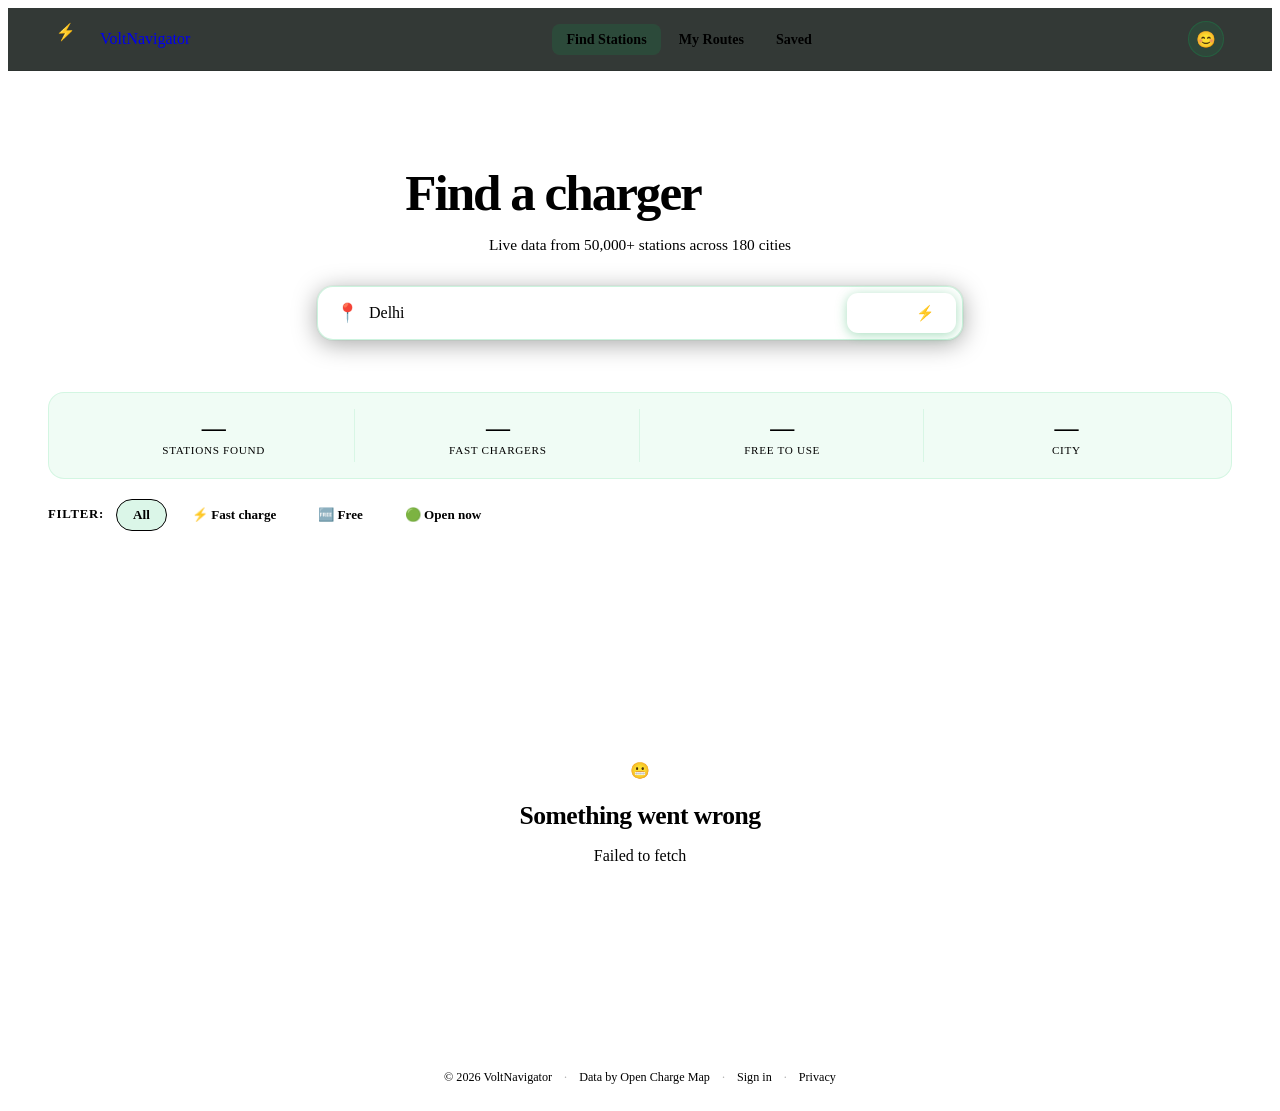
==== dashboard.html @ c5635874 "Add files via upload" ====
<!DOCTYPE html>
<html lang="en">
<head>
  <meta charset="UTF-8" />
  <meta name="viewport" content="width=device-width, initial-scale=1.0" />
  <title>VoltNavigator — Find Stations ⚡</title>

  <link rel="preconnect" href="https://fonts.googleapis.com" />
  <link rel="preconnect" href="https://fonts.gstatic.com" crossorigin />
  <link href="https://fonts.googleapis.com/css2?family=Fraunces:ital,opsz,wght@0,9..144,700;0,9..144,900;1,9..144,400&family=Nunito:wght@400;500;600;700;800&display=swap" rel="stylesheet" />

  
  <link rel="stylesheet" href="voltnav.css" />
  <link rel="stylesheet" href="dashboard.css" />
</head>
<body>

  
  <div class="animated-background" aria-hidden="true">
    <div class="background-mesh"></div>
    <div class="glow-orb glow-orb--a"></div>
    <div class="glow-orb glow-orb--b"></div>
    <div class="glow-orb glow-orb--c"></div>
    <div class="background-dots"></div>
  </div>

  
  <header class="top-navigation" role="banner">
    <a href="voltnav.html" class="site-logo" aria-label="VoltNavigator home">
      <div class="lightning-badge small" aria-hidden="true">⚡</div>
      <span class="brand-name">VoltNavigator</span>
    </a>

    <nav class="nav-menu" aria-label="Main navigation">
      <a href="dashboard.html" class="nav-item active">Find Stations</a>
      <a href="#"              class="nav-item">My Routes</a>
      <a href="#"              class="nav-item">Saved</a>
    </nav>

    <div class="nav-actions">
      <button class="account-button" aria-label="Your account">
        <span>😊</span>
      </button>
    </div>
  </header>

  
  <main class="page-content" id="main">

    <!-- Hero search bar -->
    <section class="search-hero" aria-label="Search for charging stations">
      <h1 class="search-heading">
        Find a charger <em>near you</em>
      </h1>
      <p class="search-description">Live data from 50,000+ stations across 180 cities</p>

      <div class="search-bar" role="search">
        <span class="search-location-icon" aria-hidden="true">📍</span>
        <input
          type="text"
          id="city-search-input"
          class="city-search-field"
          placeholder="Enter a city name to find nearby chargers…"
          autocomplete="off"
          aria-label="City name"
        />
        <button class="search-button" id="search-button" aria-label="Search">
          Search ⚡
        </button>
      </div>

    </section>

    <!-- Stats bar — live summary from API response -->
    <section class="results-summary-bar" id="results-summary" aria-live="polite" hidden>
      <div class="summary-stat">
        <span class="summary-stat-number" id="summary-total-count">—</span>
        <span class="summary-stat-label">Stations found</span>
      </div>
      <div class="summary-stat">
        <span class="summary-stat-number" id="summary-fast-count">—</span>
        <span class="summary-stat-label">Fast chargers</span>
      </div>
      <div class="summary-stat">
        <span class="summary-stat-number" id="summary-free-count">—</span>
        <span class="summary-stat-label">Free to use</span>
      </div>
      <div class="summary-stat">
        <span class="summary-stat-number" id="summary-city-name">—</span>
        <span class="summary-stat-label">City</span>
      </div>
    </section>

    <!-- Filter row -->
    <section class="filter-options-row" id="filter-options" hidden aria-label="Filter results">
      <span class="filter-heading">Filter:</span>
      <button class="filter-button active" data-filter="all">All</button>
      <button class="filter-button" data-filter="fast">⚡ Fast charge</button>
      <button class="filter-button" data-filter="free">🆓 Free</button>
      <button class="filter-button" data-filter="open">🟢 Open now</button>
    </section>

    <!-- ── LOADING STATE ── -->
    <section class="loading-cards-grid" id="loading-cards" hidden aria-label="Loading stations" aria-busy="true">
      <!-- 8 skeleton cards rendered by JS -->
    </section>

    <!-- ── ERROR STATE ── -->
    <div class="error-section" id="error-message" hidden role="alert">
      <div class="error-state-icon">😬</div>
      <h2 class="error-state-title">Something went wrong</h2>
      <p  class="error-state-message"  id="error-description">We couldn't fetch stations right now.</p>
      <button class="try-again-button" id="try-again-button">Try again</button>
    </div>

    <!-- ── EMPTY STATE ── -->
    <div class="no-results-section" id="no-results-message" hidden>
      <div class="empty-state-icon">🔍</div>
      <h2 class="empty-state-title">No stations found</h2>
      <p  class="empty-state-message">Try a different city or remove some filters.</p>
    </div>

    <!-- ── RESULTS GRID ── -->
    <section
      class="station-results-grid"
      id="station-results"
      aria-label="Charging stations"
      aria-live="polite"
    >
      <!-- Cards injected by dashboard.js -->
    </section>

    <!-- Load more -->
    <div class="load-more-section" id="load-more-section" hidden>
      <button class="load-more-button" id="load-more-button">Load more stations</button>
    </div>

  </main>

  <!-- ── Shared footer ── -->
  <footer class="page-footer">
    <span>© 2026 VoltNavigator</span>
    <span class="dot">·</span>
    <span>Data by <a href="https://openchargemap.org" target="_blank" rel="noopener">Open Charge Map</a></span>
    <span class="dot">·</span>
    <a href="voltnav.html">Sign in</a>
    <span class="dot">·</span>
    <a href="#">Privacy</a>
  </footer>

  <!-- Shared toast -->
  <div class="toast" id="notification-toast" role="alert" aria-live="assertive"></div>

  <!-- Shared JS (toast helper etc.) — loaded in non-dashboard mode guard -->
  <script src="voltnav.js" defer></script>
  <!-- Dashboard-specific JS -->
  <script src="dashboard.js" defer></script>
</body>
</html>
---- dashboard.css ----
/* ================================================
   dashboard.css
   VoltNavigator — Dashboard / Station Finder Page
   ------------------------------------------------
   Depends on voltnav.css being loaded first
   (uses the same CSS variables / tokens).

   Load order in HTML:
     <link rel="stylesheet" href="voltnav.css" />
     <link rel="stylesheet" href="dashboard.css" />
================================================ */

/* ─────────────────────────────────────────────
   TOP NAV
───────────────────────────────────────────── */
.top-navigation {
  position: sticky;
  top: 0;
  z-index: 100;
  display: flex;
  align-items: center;
  justify-content: space-between;
  gap: 16px;
  padding: 0 clamp(16px, 4vw, 48px);
  height: 62px;
  background: rgba(7, 14, 10, 0.82);
  backdrop-filter: blur(20px) saturate(150%);
  -webkit-backdrop-filter: blur(20px) saturate(150%);
  border-bottom: 1px solid rgba(0, 0, 0, 0.1);
}

.site-logo {
  display: flex;
  align-items: center;
  gap: 10px;
  text-decoration: none;
  flex-shrink: 0;
}


.lightning-badge.small {
  width: 34px;
  height: 34px;
  font-size: 1rem;
  border-radius: 10px;
  transform: rotate(-3deg);
}

.nav-menu {
  display: flex;
  align-items: center;
  gap: 4px;
}

.nav-item {
  font-family: var(--sans);
  font-size: 0.88rem;
  font-weight: 600;
  color: var(--ink-soft);
  text-decoration: none;
  padding: 7px 14px;
  border-radius: 8px;
  transition: background var(--ease), color var(--ease);
}
.nav-item:hover  { background: rgba(0,192,90,0.08); color: var(--ink); }
.nav-item.active { background: rgba(0,192,90,0.12); color: var(--g1); }

.nav-actions { display: flex; align-items: center; }

.account-button {
  width: 36px;
  height: 36px;
  border-radius: 50%;
  background: rgba(0,192,90,0.1);
  border: 1.5px solid rgba(0,192,90,0.2);
  cursor: pointer;
  display: flex;
  align-items: center;
  justify-content: center;
  font-size: 1rem;
  transition: background var(--ease), border-color var(--ease), transform var(--ease);
}
.account-button:hover { background: rgba(0,192,90,0.18); border-color: var(--g1); transform: scale(1.06); }


.page-content {
  position: relative;
  z-index: 1;
  max-width: 1200px;
  margin: 0 auto;
  padding: clamp(28px, 4vw, 56px) clamp(16px, 4vw, 40px) 48px;
}


.search-hero {
  text-align: center;
  margin-bottom: clamp(28px, 4vw, 52px);
  animation: fadeUp 0.7s cubic-bezier(0.22, 1, 0.36, 1) both;
}

@keyframes fadeUp {
  from { opacity: 0; transform: translateY(24px); }
  to   { opacity: 1; transform: translateY(0); }
}

.search-heading {
  font-family: var(--serif);
  font-weight: 900;
  font-size: clamp(1.8rem, 4vw, 3.2rem);
  letter-spacing: -0.04em;
  line-height: 1.1;
  margin-bottom: 10px;
}
.search-heading em {
  font-style: italic;
  font-weight: 400;
  background: linear-gradient(108deg, var(--g1), var(--g3));
  -webkit-background-clip: text;
  -webkit-text-fill-color: transparent;
  background-clip: text;
}

.search-description {
  font-size: clamp(0.88rem, 1.2vw, 1rem);
  color: var(--ink-soft);
  margin-bottom: clamp(20px, 3vw, 32px);
}

/* Search bar */
.search-bar {
  display: flex;
  align-items: center;
  gap: 0;
  max-width: 620px;
  margin: 0 auto clamp(16px, 2.5vw, 24px);
  background: rgba(255,255,255,0.05);
  border: 1.5px solid rgba(0,192,90,0.2);
  border-radius: 16px;
  padding: 6px 6px 6px 18px;
  box-shadow: 0 4px 24px rgba(0,0,0,0.35), 0 0 0 1px rgba(0,192,90,0.06);
  transition: border-color var(--ease), box-shadow var(--ease);
}
.search-bar:focus-within {
  border-color: var(--g1);
  box-shadow: 0 0 0 4px rgba(0,192,90,0.14), 0 4px 24px rgba(0,0,0,0.35);
}

.search-location-icon {
  font-size: 1.15rem;
  margin-right: 10px;
  flex-shrink: 0;
}

.city-search-field {
  flex: 1;
  background: none;
  border: none;
  outline: none;
  color: var(--ink);
  font-family: var(--sans);
  font-size: clamp(0.9rem, 1.5vw, 1rem);
  font-weight: 500;
  min-width: 0;
  padding: 8px 0;
}
.city-search-field::placeholder { color: var(--ink-dim); }

.search-button {
  flex-shrink: 0;
  padding: 11px 22px;
  background: linear-gradient(135deg, var(--g2), var(--g1));
  border: none;
  border-radius: 11px;
  color: #fff;
  font-family: var(--sans);
  font-weight: 800;
  font-size: clamp(0.82rem, 1.2vw, 0.92rem);
  cursor: pointer;
  box-shadow: 0 2px 12px rgba(0,160,70,0.35);
  transition: transform var(--ease), box-shadow var(--ease);
  -webkit-tap-highlight-color: transparent;
}
.search-button:hover  { transform: translateY(-1px) scale(1.02); box-shadow: 0 4px 18px rgba(0,160,70,0.5); }
.search-button:active { transform: scale(0.98); }



/* ─────────────────────────────────────────────
   SUMMARY BAR
───────────────────────────────────────────── */
.results-summary-bar {
  display: flex;
  flex-wrap: wrap;
  gap: 2px;
  background: rgba(0,192,90,0.06);
  border: 1px solid rgba(0,192,90,0.12);
  border-radius: 16px;
  padding: 16px 24px;
  margin-bottom: 20px;
  animation: fadeUp 0.5s cubic-bezier(0.22,1,0.36,1) both;
}

.summary-stat {
  flex: 1;
  min-width: 100px;
  display: flex;
  flex-direction: column;
  align-items: center;
  gap: 3px;
  padding: 6px 8px;
  border-right: 1px solid rgba(0,192,90,0.1);
}
.summary-stat:last-child { border-right: none; }

.summary-stat-number {
  font-family: var(--serif);
  font-weight: 700;
  font-size: clamp(1.1rem, 2vw, 1.5rem);
  color: var(--g3);
  line-height: 1.1;
}
.summary-stat-label {
  font-size: 0.7rem;
  color: var(--ink-dim);
  text-transform: uppercase;
  letter-spacing: 0.06em;
}

/* ─────────────────────────────────────────────
   FILTER ROW
───────────────────────────────────────────── */
.filter-options-row {
  display: flex;
  align-items: center;
  flex-wrap: wrap;
  gap: 8px;
  margin-bottom: 24px;
  animation: fadeUp 0.5s 0.05s cubic-bezier(0.22,1,0.36,1) both;
}

.filter-heading {
  font-size: 0.8rem;
  font-weight: 700;
  color: var(--ink-soft);
  text-transform: uppercase;
  letter-spacing: 0.06em;
  margin-right: 4px;
}

.filter-button {
  padding: 7px 16px;
  background: rgba(255,255,255,0.04);
  border: 1px solid rgba(255,255,255,0.08);
  border-radius: 999px;
  color: var(--ink-soft);
  font-family: var(--sans);
  font-size: 0.82rem;
  font-weight: 600;
  cursor: pointer;
  transition: background var(--ease), border-color var(--ease), color var(--ease);
  -webkit-tap-highlight-color: transparent;
}
.filter-button:hover  { background: rgba(0,192,90,0.08); border-color: rgba(0,192,90,0.2); color: var(--ink); }
.filter-button.active { background: rgba(0,192,90,0.14); border-color: var(--g1); color: var(--g1); font-weight: 700; }

/* ─────────────────────────────────────────────
   SKELETON LOADING GRID
───────────────────────────────────────────── */
.loading-cards-grid {
  display: grid;
  grid-template-columns: repeat(auto-fill, minmax(290px, 1fr));
  gap: 18px;
}

.loading-card {
  background: rgba(255,255,255,0.04);
  border: 1px solid rgba(255,255,255,0.06);
  border-radius: 18px;
  padding: 22px;
  overflow: hidden;
}

.loading-card-shimmer {
  background: linear-gradient(
    90deg,
    rgba(255,255,255,0.05) 0%,
    rgba(0,192,90,0.07) 50%,
    rgba(255,255,255,0.05) 100%
  );
  background-size: 200% 100%;
  border-radius: 8px;
  animation: shimmer 1.6s infinite;
}

@keyframes shimmer {
  0%   { background-position: -200% 0; }
  100% { background-position:  200% 0; }
}

.loading-card-title  { height: 20px; width: 70%; margin-bottom: 10px; }
.loading-card-line   { height: 13px; width: 90%; margin-bottom: 7px; }
.loading-card-line.short { width: 55%; }
.loading-card-badge  { height: 26px; width: 80px; border-radius: 999px; margin-top: 14px; display: inline-block; }

/* ─────────────────────────────────────────────
   STATION CARDS GRID
───────────────────────────────────────────── */
.station-results-grid {
  display: grid;
  grid-template-columns: repeat(auto-fill, minmax(290px, 1fr));
  gap: 18px;
}

/* Individual card */
.charging-station-card {
  background: rgba(8,20,12,0.82);
  backdrop-filter: blur(20px);
  -webkit-backdrop-filter: blur(20px);
  border: 1px solid rgba(0,192,90,0.12);
  border-radius: 18px;
  padding: 22px 20px 18px;
  display: flex;
  flex-direction: column;
  gap: 0;
  position: relative;
  overflow: hidden;
  cursor: pointer;
  transition: transform var(--ease), border-color var(--ease), box-shadow var(--ease);
  animation: cardIn 0.45s cubic-bezier(0.22,1,0.36,1) both;
  animation-delay: var(--delay, 0s);
}

@keyframes cardIn {
  from { opacity: 0; transform: translateY(18px) scale(0.97); }
  to   { opacity: 1; transform: translateY(0)    scale(1);    }
}

.charging-station-card::before {
  content: '';
  position: absolute;
  top: 0; left: 15%; right: 15%; height: 1px;
  background: linear-gradient(90deg, transparent, rgba(0,192,90,0.35), transparent);
  opacity: 0;
  transition: opacity var(--ease);
}
.charging-station-card:hover { transform: translateY(-3px); border-color: rgba(0,192,90,0.3); box-shadow: 0 8px 32px rgba(0,0,0,0.4), 0 0 0 1px rgba(0,192,90,0.08); }
.charging-station-card:hover::before { opacity: 1; }

/* Status dot */
.station-status-row {
  display: flex;
  align-items: center;
  justify-content: space-between;
  margin-bottom: 12px;
}

.status-indicator-dot {
  width: 9px; height: 9px;
  border-radius: 50%;
  flex-shrink: 0;
  box-shadow: 0 0 6px currentColor;
}
.status-indicator-dot.open      { background: var(--ok);  color: var(--ok); }
.status-indicator-dot.unknown   { background: #aaa;        color: #aaa; }
.status-indicator-dot.offline   { background: var(--err);  color: var(--err); }

.station-status-label {
  font-size: 0.72rem;
  font-weight: 700;
  text-transform: uppercase;
  letter-spacing: 0.07em;
  display: flex;
  align-items: center;
  gap: 5px;
}
.station-status-label.open    { color: var(--ok); }
.station-status-label.unknown { color: #aaa; }
.station-status-label.offline { color: var(--err); }

.network-name {
  font-size: 0.75rem;
  color: var(--ink-dim);
  background: rgba(255,255,255,0.05);
  padding: 3px 10px;
  border-radius: 999px;
  font-weight: 600;
  max-width: 120px;
  overflow: hidden;
  white-space: nowrap;
  text-overflow: ellipsis;
}

/* Station name */
.station-name {
  font-family: var(--serif);
  font-weight: 700;
  font-size: clamp(0.98rem, 1.4vw, 1.1rem);
  line-height: 1.25;
  letter-spacing: -0.01em;
  color: var(--ink);
  margin-bottom: 6px;
  /* Clamp to 2 lines */
  display: -webkit-box;
  -webkit-line-clamp: 2;
  -webkit-box-orient: vertical;
  overflow: hidden;
}

.station-address {
  font-size: 0.8rem;
  color: var(--ink-soft);
  line-height: 1.45;
  margin-bottom: 14px;
  display: -webkit-box;
  -webkit-line-clamp: 2;
  -webkit-box-orient: vertical;
  overflow: hidden;
}

/* Connector badges */
.station-connector-types {
  display: flex;
  flex-wrap: wrap;
  gap: 6px;
  margin-bottom: 14px;
}

.connector-badge {
  display: flex;
  align-items: center;
  gap: 4px;
  padding: 4px 10px;
  border-radius: 999px;
  font-size: 0.72rem;
  font-weight: 700;
  letter-spacing: 0.03em;
  border: 1px solid transparent;
}
.connector-badge--fast { background: rgba(0,192,90,0.1);  border-color: rgba(0,192,90,0.25); color: var(--g3); }
.connector-badge--slow { background: rgba(255,255,255,0.05); border-color: rgba(255,255,255,0.1); color: var(--ink-soft); }
.connector-badge--free { background: rgba(255,200,0,0.08); border-color: rgba(255,200,0,0.2);   color: #ffd060; }
.connector-badge--paid  { background: rgba(255,255,255,0.04); border-color: rgba(255,255,255,0.08); color: var(--ink-dim); }

/* Card footer row */
.station-card-footer {
  display: flex;
  align-items: center;
  justify-content: space-between;
  margin-top: auto;
  padding-top: 12px;
  border-top: 1px solid rgba(255,255,255,0.05);
}

.charging-points-count {
  font-size: 0.78rem;
  color: var(--ink-soft);
}
.charging-points-count strong {
  color: var(--g3);
  font-family: var(--serif);
  font-size: 0.95rem;
}

.get-directions-button {
  padding: 7px 16px;
  background: rgba(0,192,90,0.1);
  border: 1px solid rgba(0,192,90,0.2);
  border-radius: 10px;
  color: var(--g1);
  font-family: var(--sans);
  font-size: 0.78rem;
  font-weight: 700;
  cursor: pointer;
  text-decoration: none;
  display: inline-flex;
  align-items: center;
  gap: 5px;
  transition: background var(--ease), border-color var(--ease), transform var(--ease);
  -webkit-tap-highlight-color: transparent;
}
.get-directions-button:hover { background: rgba(0,192,90,0.18); border-color: var(--g1); transform: translateY(-1px); }

/* ─────────────────────────────────────────────
   EMPTY / ERROR STATES
───────────────────────────────────────────── */
.error-section,
.no-results-section {
  text-align: center;
  padding: clamp(40px, 8vw, 80px) 24px;
  animation: fadeUp 0.5s cubic-bezier(0.22,1,0.36,1) both;
}

.error-section-icon,
.no-results-section-icon {
  font-size: clamp(2.5rem, 6vw, 4rem);
  margin-bottom: 16px;
  display: block;
}

.error-state-title,
.empty-state-title {
  font-family: var(--serif);
  font-weight: 700;
  font-size: clamp(1.2rem, 2.5vw, 1.6rem);
  margin-bottom: 8px;
  letter-spacing: -0.02em;
}

.error-section-message,
.no-results-section-message {
  font-size: clamp(0.88rem, 1.3vw, 1rem);
  color: var(--ink-soft);
  margin-bottom: 24px;
  line-height: 1.6;
}

.try-again-button {
  padding: 12px 28px;
  background: linear-gradient(135deg, var(--g2), var(--g1));
  border: none;
  border-radius: 12px;
  color: #fff;
  font-family: var(--sans);
  font-weight: 700;
  font-size: 0.95rem;
  cursor: pointer;
  transition: transform var(--ease), box-shadow var(--ease);
}
.try-again-button:hover  { transform: translateY(-2px); box-shadow: 0 6px 20px rgba(0,160,70,0.4); }
.try-again-button:active { transform: scale(0.98); }

/* ─────────────────────────────────────────────
   LOAD MORE
───────────────────────────────────────────── */
.load-more-section {
  text-align: center;
  padding: 32px 0 8px;
}

.load-more-button {
  padding: 13px 36px;
  background: rgba(0,192,90,0.08);
  border: 1.5px solid rgba(0,192,90,0.2);
  border-radius: 14px;
  color: var(--g1);
  font-family: var(--sans);
  font-size: 0.95rem;
  font-weight: 700;
  cursor: pointer;
  transition: background var(--ease), border-color var(--ease), transform var(--ease);
  -webkit-tap-highlight-color: transparent;
}
.load-more-button:hover  { background: rgba(0,192,90,0.15); border-color: var(--g1); transform: translateY(-1px); }
.load-more-button:active { transform: scale(0.98); }
.load-more-button:disabled { opacity: 0.4; cursor: not-allowed; transform: none; }

/* ─────────────────────────────────────────────
   FOOTER (dashboard variant)
───────────────────────────────────────────── */
.page-footer {
  position: relative;
  z-index: 1;
  display: flex;
  align-items: center;
  justify-content: center;
  flex-wrap: wrap;
  gap: 12px;
  padding: 18px 24px;
  font-size: 0.76rem;
  color: var(--ink-dim);
  border-top: 1px solid rgba(255,255,255,0.04);
}
.page-footer a { color: var(--ink-dim); text-decoration: none; transition: color var(--ease); }
.page-footer a:hover { color: var(--g1); }
.page-footer .dot { opacity: 0.3; }

/* ─────────────────────────────────────────────
   RESPONSIVE
───────────────────────────────────────────── */

/* Tablet */
@media (max-width: 860px) {
  .nav-menu   { display: none; }          /* collapse nav on tablet — hamburger out of scope */
  .top-navigation      { padding: 0 20px; }

  .results-summary-bar { padding: 14px 16px; gap: 0; }
  .summary-stat { padding: 6px 4px; min-width: 70px; }
  .summary-stat-number  { font-size: 1.1rem; }

  .station-results-grid,
  .loading-cards-grid { grid-template-columns: repeat(auto-fill, minmax(260px, 1fr)); gap: 14px; }
}

/* Mobile */
@media (max-width: 600px) {
  .top-navigation        { height: 54px; }
  .lightning-badge.small { width: 30px; height: 30px; font-size: 0.85rem; }
  .brand-name      { font-size: 1.1rem; }

  .search-bar    { padding: 5px 5px 5px 14px; border-radius: 13px; }
  .search-button    { padding: 10px 16px; font-size: 0.82rem; }


  .results-summary-bar   { flex-direction: row; flex-wrap: wrap; }
  .summary-stat  { min-width: calc(50% - 4px); border-right: none; border-bottom: 1px solid rgba(0,192,90,0.08); }
  .summary-stat:nth-child(odd)  { border-right: 1px solid rgba(0,192,90,0.08); }
  .summary-stat:last-child,
  .summary-stat:nth-last-child(2):nth-child(odd) { border-bottom: none; }

  .station-results-grid,
  .loading-cards-grid { grid-template-columns: 1fr; gap: 12px; }

  .filter-options-row    { gap: 6px; }
  .filter-btn    { font-size: 0.78rem; padding: 6px 12px; }

  .station-name     { font-size: 0.95rem; }
  .station-connector-types   { gap: 5px; }
  .badge         { font-size: 0.68rem; padding: 3px 9px; }

  .load-more-section { padding: 22px 0; }
  .load-more-button  { width: 100%; }
}

/* Small mobile */
@media (max-width: 380px) {
  .page-content  { padding: 18px 12px 36px; }
  .search-button { padding: 9px 13px; font-size: 0.78rem; }
}

/* Touch — remove sticky hovers */
@media (hover: none) {
  .charging-station-card:hover { transform: none; }

  .search-button:hover { transform: none; }
  .get-directions-button:hover { transform: none; }
  .load-more-button:hover { transform: none; }
}
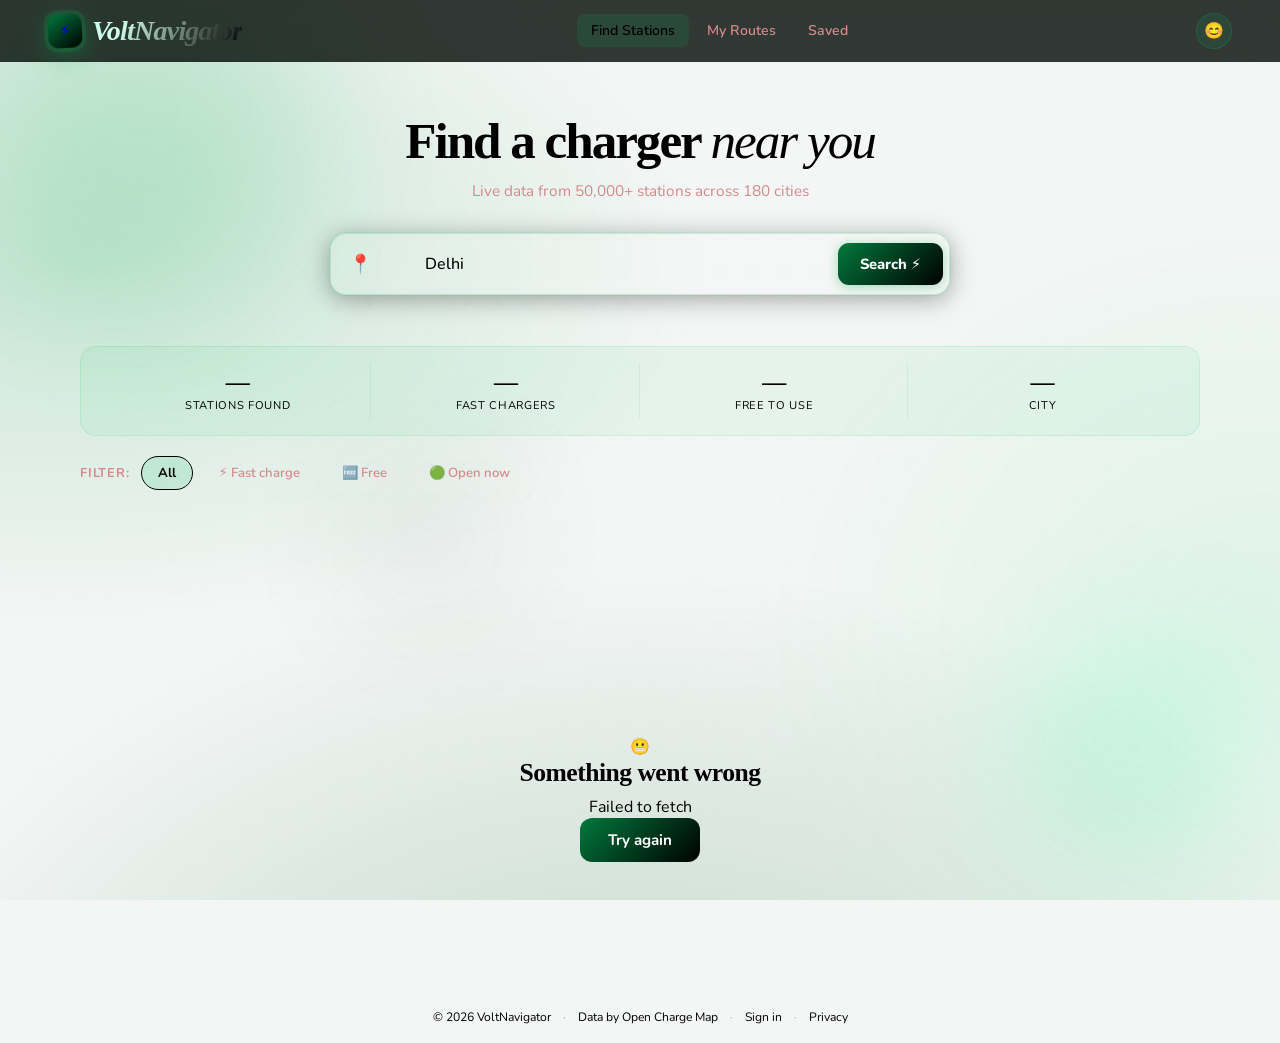
==== commit c7b44af1: "html update" ====
--- a/dashboard.html
+++ b/dashboard.html
@@ -47,7 +47,7 @@
   
   <main class="page-content" id="main">
 
-    <!-- Hero search bar -->
+ 
     <section class="search-hero" aria-label="Search for charging stations">
       <h1 class="search-heading">
         Find a charger <em>near you</em>
@@ -71,7 +71,7 @@
 
     </section>
 
-    <!-- Stats bar — live summary from API response -->
+   
     <section class="results-summary-bar" id="results-summary" aria-live="polite" hidden>
       <div class="summary-stat">
         <span class="summary-stat-number" id="summary-total-count">—</span>
@@ -91,7 +91,7 @@
       </div>
     </section>
 
-    <!-- Filter row -->
+    
     <section class="filter-options-row" id="filter-options" hidden aria-label="Filter results">
       <span class="filter-heading">Filter:</span>
       <button class="filter-button active" data-filter="all">All</button>
@@ -100,12 +100,12 @@
       <button class="filter-button" data-filter="open">🟢 Open now</button>
     </section>
 
-    <!-- ── LOADING STATE ── -->
+    
     <section class="loading-cards-grid" id="loading-cards" hidden aria-label="Loading stations" aria-busy="true">
-      <!-- 8 skeleton cards rendered by JS -->
+      
     </section>
 
-    <!-- ── ERROR STATE ── -->
+    
     <div class="error-section" id="error-message" hidden role="alert">
       <div class="error-state-icon">😬</div>
       <h2 class="error-state-title">Something went wrong</h2>
@@ -113,31 +113,31 @@
       <button class="try-again-button" id="try-again-button">Try again</button>
     </div>
 
-    <!-- ── EMPTY STATE ── -->
+    
     <div class="no-results-section" id="no-results-message" hidden>
       <div class="empty-state-icon">🔍</div>
       <h2 class="empty-state-title">No stations found</h2>
       <p  class="empty-state-message">Try a different city or remove some filters.</p>
     </div>
 
-    <!-- ── RESULTS GRID ── -->
+    
     <section
       class="station-results-grid"
       id="station-results"
       aria-label="Charging stations"
       aria-live="polite"
     >
-      <!-- Cards injected by dashboard.js -->
+     
     </section>
 
-    <!-- Load more -->
+    
     <div class="load-more-section" id="load-more-section" hidden>
       <button class="load-more-button" id="load-more-button">Load more stations</button>
     </div>
 
   </main>
 
-  <!-- ── Shared footer ── -->
+  
   <footer class="page-footer">
     <span>© 2026 VoltNavigator</span>
     <span class="dot">·</span>
@@ -148,12 +148,12 @@
     <a href="#">Privacy</a>
   </footer>
 
-  <!-- Shared toast -->
+  
   <div class="toast" id="notification-toast" role="alert" aria-live="assertive"></div>
 
-  <!-- Shared JS (toast helper etc.) — loaded in non-dashboard mode guard -->
+  
   <script src="voltnav.js" defer></script>
-  <!-- Dashboard-specific JS -->
+  
   <script src="dashboard.js" defer></script>
 </body>
 </html>
--- a/voltnav.css
+++ b/voltnav.css
@@ -0,0 +1,634 @@
+/* ================================================
+   voltnav.css
+   VoltNavigator — Global Stylesheet
+   ------------------------------------------------
+   Reusable across all pages. Import with:
+     <link rel="stylesheet" href="voltnav.css" />
+
+   Sections:
+     1. Tokens (CSS variables)
+     2. Reset & Base
+     3. Animated Background
+     4. Layout
+     5. Brand / Left Panel
+     6. Auth Card / Right Panel
+     7. Form Elements
+     8. Buttons & Social
+     9. Password Strength
+    10. Toast Notifications
+    11. Footer
+    12. Responsive Breakpoints
+================================================ */
+
+    /* ─────────────────────────────────────────
+       TOKENS
+    ───────────────────────────────────────── */
+    *, *::before, *::after { box-sizing: border-box; margin: 0; padding: 0; }
+
+    :root {
+      --g1: #000000;
+      --g2: #007a3d;
+      --g3: #000000;
+      --g4: #0a0a0a;
+
+      --bg:       #f4f6f5;
+      --bg-card:  rgba(0, 0, 0, 0.88);
+
+      --ink:      #000000;
+      --ink-soft: #d58a8a;
+      --ink-dim:  #000000;
+
+      --ok:  #00e08a;
+      --err: #ffffff;
+
+      --r-card:  26px;
+      --r-input: 14px;
+
+      --serif: 'Fraunces', Georgia, serif;
+      --sans:  'Nunito', system-ui, sans-serif;
+
+      --spring: 0.42s cubic-bezier(0.34, 1.56, 0.64, 1);
+      --ease:   0.28s cubic-bezier(0.4, 0, 0.2, 1);
+    }
+
+    html { height: 100%; overflow-x: hidden; }
+    body {
+      min-height: 100%;
+      font-family: var(--sans);
+      background: var(--bg);
+      color: var(--ink);
+      overflow-x: hidden;
+      -webkit-font-smoothing: antialiased;
+    }
+
+    /* ─────────────────────────────────────────
+       BACKGROUND
+    ───────────────────────────────────────── */
+    .animated-background {
+      position: fixed; inset: 0; z-index: 0;
+      overflow: hidden; pointer-events: none;
+    }
+    .background-mesh {
+      position: absolute; inset: -20%;
+      background:
+        radial-gradient(ellipse 55% 45% at 18% 35%, rgba(0,160,70,0.18) 0%, transparent 65%),
+        radial-gradient(ellipse 45% 55% at 85% 65%, rgba(0,220,100,0.09) 0%, transparent 65%),
+        radial-gradient(ellipse 70% 70% at 50% 105%, rgba(0,100,40,0.22) 0%, transparent 65%);
+      animation: breathe 16s ease-in-out infinite alternate;
+    }
+    @keyframes breathe {
+      0%   { transform: scale(1)    rotate(0deg);    opacity: 1;    }
+      50%  { transform: scale(1.04) rotate(1.5deg);  opacity: 0.92; }
+      100% { transform: scale(0.97) rotate(-1deg);   opacity: 1;    }
+    }
+    .glow-orb {
+      position: absolute; border-radius: 50%;
+      filter: blur(70px); opacity: 0.14;
+      animation: drift var(--t, 20s) ease-in-out infinite alternate;
+    }
+    .glow-orb--a { width:360px; height:360px; background:#00aa44; top:-60px;  left:-40px; --t:17s; }
+    .glow-orb--b { width:220px; height:220px; background:#00ff88; bottom:5%;  right:3%;   --t:23s; }
+    .glow-orb--c { width:140px; height:140px; background:#004422; top:52%;    left:28%;   --t:19s; opacity:.10; }
+    @keyframes drift {
+      0%   { transform: translate(0, 0)        scale(1); }
+      40%  { transform: translate(22px, -30px) scale(1.05); }
+      70%  { transform: translate(-14px, 16px) scale(0.96); }
+      100% { transform: translate(10px, -10px) scale(1.02); }
+    }
+    .background-dots {
+      position: absolute; inset: 0;
+      background-image: radial-gradient(circle, rgba(0,200,90,0.11) 1px, transparent 1px);
+      background-size: 32px 32px;
+      mask-image: radial-gradient(ellipse 75% 75% at 50% 50%, black 30%, transparent 100%);
+    }
+
+    /* ─────────────────────────────────────────
+       LAYOUT
+    ───────────────────────────────────────── */
+    .page-wrapper {
+      position: relative; z-index: 1;
+      min-height: 100vh;
+      display: grid;
+      grid-template-columns: 1fr 1fr;
+      grid-template-rows: 1fr auto;
+    }
+
+    /* ─────────────────────────────────────────
+       LEFT — BRAND
+    ───────────────────────────────────────── */
+    .hero-panel {
+      grid-column: 1; grid-row: 1;
+      display: flex; flex-direction: column; justify-content: center;
+      padding: clamp(36px, 5vw, 72px) clamp(32px, 5vw, 62px);
+      position: relative; overflow: hidden;
+      animation: enterLeft 0.8s cubic-bezier(0.22, 1, 0.36, 1) both;
+    }
+    @keyframes enterLeft {
+      from { opacity: 0; transform: translateX(-32px); }
+      to   { opacity: 1; transform: translateX(0); }
+    }
+    .hero-panel::after {
+      content: ''; position: absolute; top: 12%; right: 0;
+      width: 1px; height: 76%;
+      background: linear-gradient(to bottom, transparent, rgba(0,190,85,0.25), transparent);
+    }
+
+    /* Floating blobs */
+    .floating-icons { position: absolute; inset: 0; pointer-events: none; }
+    .floating-icon  {
+      position: absolute; font-size: 1.6rem; opacity: 0.1;
+      animation: wobble var(--d, 8s) ease-in-out infinite alternate;
+      animation-delay: var(--dl, 0s);
+      filter: blur(0.3px);
+    }
+    .floating-icon:nth-child(1) { top:10%; left:6%;   --d:7s;  --dl:0s;   }
+    .floating-icon:nth-child(2) { top:68%; left:12%;  --d:10s; --dl:1.2s; }
+    .floating-icon:nth-child(3) { top:28%; right:10%; --d:8s;  --dl:2s;   }
+    .floating-icon:nth-child(4) { top:80%; right:7%;  --d:6s;  --dl:0.4s; }
+    .floating-icon:nth-child(5) { top:48%; left:38%;  --d:12s; --dl:1.8s; }
+    @keyframes wobble {
+      from { transform: translateY(0)     rotate(-4deg) scale(1);    }
+      to   { transform: translateY(-18px) rotate(6deg)  scale(1.08); }
+    }
+
+    /* Wordmark */
+    .app-wordmark {
+      display: flex; align-items: center; gap: 13px;
+      margin-bottom: clamp(28px, 3.5vw, 46px);
+    }
+    .lightning-badge {
+      width: clamp(42px, 5vw, 52px);
+      height: clamp(42px, 5vw, 52px);
+      background: linear-gradient(145deg, var(--g2), var(--g1));
+      border-radius: 16px;
+      display: flex; align-items: center; justify-content: center;
+      font-size: clamp(1.2rem, 2vw, 1.6rem);
+      flex-shrink: 0;
+      /* Slight tilt = personality */
+      transform: rotate(-3deg);
+      box-shadow: 0 0 0 4px rgba(0,192,96,0.15), 0 6px 24px rgba(0,160,70,0.4);
+      animation: breatheBolt 4s ease-in-out infinite;
+    }
+    @keyframes breatheBolt {
+      0%,100% { box-shadow: 0 0 0 4px rgba(0,192,96,0.15), 0 6px 24px rgba(159, 189, 172, 0.4); }
+      50%      { box-shadow: 0 0 0 8px rgba(0,192,96,0.10), 0 8px 36px rgba(0,192,96,0.55); }
+    }
+    .brand-name {
+      font-family: var(--serif);
+      font-weight: 900;
+      font-style: italic;
+      font-size: clamp(1.4rem, 2.2vw, 1.9rem);
+      letter-spacing: -0.03em;
+      background: linear-gradient(118deg, #d4ffec 20%, var(--g3) 100%);
+      -webkit-background-clip: text;
+      -webkit-text-fill-color: transparent;
+      background-clip: text;
+    }
+
+    /* Headline — mixes upright bold + italic for warmth */
+    .hero-headline {
+      font-family: var(--serif);
+      font-weight: 900;
+      font-size: clamp(1.9rem, 3.4vw, 3.5rem);
+      line-height: 1.07;
+      letter-spacing: -0.04em;
+      margin-bottom: clamp(14px, 2vw, 22px);
+    }
+    .hero-headline em {
+      font-style: italic;
+      font-weight: 400;
+      background: linear-gradient(108deg, var(--g1), var(--g3));
+      -webkit-background-clip: text;
+      -webkit-text-fill-color: transparent;
+      background-clip: text;
+    }
+
+    .hero-subtext {
+      font-size: clamp(0.9rem, 1.2vw, 1.04rem);
+      line-height: 1.72;
+      color: var(--ink-soft);
+      max-width: 360px;
+      margin-bottom: clamp(28px, 4vw, 48px);
+    }
+
+    /* Stat pills */
+    .stats-row { display: flex; gap: clamp(8px, 1.5vw, 14px); flex-wrap: wrap; }
+    .stat-badge {
+      display: flex; align-items: center; gap: 8px;
+      background: rgba(0,192,90,0.07);
+      border: 1px solid rgba(0,192,90,0.14);
+      border-radius: 999px;
+      padding: 7px 14px 7px 10px;
+      transition: background var(--ease), border-color var(--ease), transform var(--ease);
+    }
+    .stat-badge:hover {
+      background: rgba(0,192,90,0.12);
+      border-color: rgba(0,192,90,0.28);
+      transform: translateY(-1px);
+    }
+    .stat-emoji { font-size: 1rem; }
+    .stat-details { display: flex; flex-direction: column; }
+    .stat-number  {
+      font-family: var(--serif); font-weight: 700;
+      font-size: clamp(0.9rem, 1.3vw, 1.15rem);
+      color: var(--g3); line-height: 1.1;
+    }
+    .stat-description  {
+      font-size: 0.67rem; color: var(--ink-dim);
+      text-transform: uppercase; letter-spacing: 0.07em;
+    }
+
+    /* Charge bar */
+    .charge-bar-wrapper  { margin-top: clamp(28px, 4vw, 48px); }
+    .charge-bar-label {
+      display: flex; justify-content: space-between;
+      font-size: 0.78rem; color: var(--ink-soft);
+      font-weight: 600; letter-spacing: 0.03em;
+      margin-bottom: 8px;
+    }
+    .charge-bar-label span:last-child { color: var(--g1); }
+    .charge-bar-track { height: 5px; background: rgba(255,255,255,0.05); border-radius: 99px; overflow: hidden; }
+    .charge-bar-fill  {
+      height: 100%; width: 0%;
+      background: linear-gradient(90deg, var(--g2), var(--g3));
+      border-radius: 99px;
+      box-shadow: 0 0 10px var(--g1);
+      animation: fillUp 4s 1s cubic-bezier(0.4,0,0.2,1) forwards;
+    }
+    @keyframes fillUp { to { width: 78%; } }
+
+    /* Social proof strip */
+    .social-proof {
+      margin-top: clamp(20px, 3vw, 32px);
+      display: flex; align-items: center; gap: 10px;
+    }
+    .user-avatars { display: flex; }
+    .user-avatars span {
+      width: 28px; height: 28px;
+      border-radius: 50%;
+      border: 2px solid var(--bg);
+      background: var(--g2);
+      display: flex; align-items: center; justify-content: center;
+      font-size: 0.72rem;
+      margin-left: -8px;
+    }
+    .user-avatars span:first-child { margin-left: 0; }
+    .social-proof-text {
+      font-size: 0.8rem; color: var(--ink-soft); line-height: 1.45;
+    }
+    .social-proof-text strong { color: var(--g3); font-weight: 700; }
+
+    /* ─────────────────────────────────────────
+       RIGHT — AUTH
+    ───────────────────────────────────────── */
+    .sign-in-panel {
+      grid-column: 2; grid-row: 1;
+      display: flex; align-items: center; justify-content: center;
+      padding: clamp(24px, 4vw, 52px) clamp(16px, 4vw, 42px);
+      animation: enterRight 0.85s 0.12s cubic-bezier(0.22,1,0.36,1) both;
+    }
+    @keyframes enterRight {
+      from { opacity: 0; transform: translateY(28px); }
+      to   { opacity: 1; transform: translateY(0); }
+    }
+
+    /* ─────────────────────────────────────────
+       CARD
+    ───────────────────────────────────────── */
+    .auth-card {
+      width: 100%; max-width: 418px;
+      background: var(--bg-card);
+      backdrop-filter: blur(28px) saturate(150%);
+      -webkit-backdrop-filter: blur(28px) saturate(150%);
+      border: 1px solid rgba(0, 200, 90, 0.16);
+      border-radius: var(--r-card);
+      padding: clamp(26px,4vw,42px) clamp(22px,4vw,38px) clamp(24px,3.5vw,36px);
+      box-shadow:
+        0 2px 0 rgba(255,255,255,0.04) inset,
+        0 -1px 0 rgba(0,0,0,0.4) inset,
+        0 12px 52px rgba(0,0,0,0.6),
+        0 0 0 1px rgba(0,200,90,0.05);
+      position: relative; overflow: hidden;
+    }
+    /* Warm top hairline */
+    .auth-card::before {
+      content: ''; position: absolute; top: 0; left: 10%; right: 10%; height: 1px;
+      background: linear-gradient(90deg, transparent, var(--g1), var(--g3), var(--g1), transparent);
+      opacity: 0.55;
+    }
+
+    /* Greeting */
+    .welcome-greeting {
+      text-align: center;
+      margin-bottom: 20px;
+    }
+    .welcome-greeting h2 {
+      font-family: var(--serif);
+      font-weight: 700;
+      font-size: clamp(1.1rem, 2vw, 1.38rem);
+      letter-spacing: -0.02em;
+      margin-bottom: 4px;
+    }
+    .welcome-greeting p {
+      font-size: 0.83rem;
+      color: var(--ink-soft);
+      line-height: 1.5;
+    }
+
+    /* TABS */
+    .tab-switcher {
+      display: flex;
+      background: rgba(255,255,255,0.04);
+      border-radius: 12px; padding: 4px;
+      margin-bottom: 24px; position: relative;
+    }
+    .tab-active-pill {
+      position: absolute; top: 4px; left: 4px;
+      width: calc(50% - 4px); height: calc(100% - 8px);
+      background: linear-gradient(135deg, var(--g2), var(--g1));
+      border-radius: 9px;
+      transition: transform var(--spring);
+      box-shadow: 0 2px 12px rgba(0,192,90,0.32);
+    }
+    .tab-active-pill.right { transform: translateX(100%); }
+    .tab-button {
+      flex: 1; z-index: 1; position: relative;
+      background: none; border: none;
+      font-family: var(--sans); font-weight: 700;
+      font-size: clamp(0.82rem, 1.4vw, 0.9rem);
+      color: var(--ink-soft);
+      padding: 10px 0; cursor: pointer; border-radius: 9px;
+      transition: color var(--ease);
+      -webkit-tap-highlight-color: transparent;
+    }
+    .tab-button.active { color: #fff; }
+
+    /* FORMS SLIDER */
+    .forms-slider-window { overflow: hidden; }
+    .forms-slider-track {
+      display: flex; width: 200%;
+      transition: transform 0.38s cubic-bezier(0.4,0,0.2,1);
+    }
+    .forms-slider-track.slide { transform: translateX(-50%); }
+    .form-pane { width: 50%; flex-shrink: 0; }
+
+    /* FIELDS */
+    .form-field { margin-bottom: clamp(14px, 2vw, 18px); }
+    .form-field label {
+      display: block;
+      font-size: 0.74rem; font-weight: 700;
+      letter-spacing: 0.05em; text-transform: uppercase;
+      color: var(--ink-soft); margin-bottom: 6px;
+    }
+    .field-input-wrapper { position: relative; }
+    .field-icon {
+      position: absolute; left: 14px; top: 50%;
+      transform: translateY(-50%);
+      color: var(--ink-dim); font-size: 0.95rem;
+      pointer-events: none;
+      transition: color var(--ease);
+    }
+    input[type="text"],
+    input[type="email"],
+    input[type="password"] {
+      width: 100%; min-width: 0;
+      background: rgba(255,255,255,0.05);
+      border: 1.5px solid rgba(255,255,255,0.08);
+      border-radius: var(--r-input);
+      color: var(--ink);
+      font-family: var(--sans);
+      font-size: max(16px, 0.94rem);
+      padding: 12px 14px 12px 42px;
+      outline: none;
+      transition: border-color var(--ease), box-shadow var(--ease), background var(--ease);
+    }
+    input::placeholder { color: var(--ink-dim); }
+    input:focus {
+      border-color: var(--g1);
+      background: rgba(0,160,70,0.08);
+      box-shadow: 0 0 0 3px rgba(0,192,90,0.16), 0 0 18px rgba(0,192,90,0.07);
+    }
+    .field-input-wrapper:focus-within .field-icon { color: var(--g1); }
+
+    /* Helper text below inputs */
+    .field-hint {
+      font-size: 0.72rem; color: var(--ink-dim);
+      margin-top: 5px; padding-left: 2px;
+      transition: color var(--ease);
+      min-height: 1em;
+    }
+    .field-hint.ok  { color: var(--ok); }
+    .field-hint.bad { color: var(--err); }
+
+    /* Checkbox + forgot row */
+    .inline-field-row {
+      display: flex; align-items: center;
+      justify-content: space-between; flex-wrap: wrap; gap: 8px;
+      margin-bottom: clamp(16px, 2.5vw, 22px);
+    }
+    .checkbox-label {
+      display: flex; align-items: center; gap: 8px;
+      cursor: pointer; user-select: none;
+    }
+    .checkbox-label input[type="checkbox"] {
+      appearance: none; -webkit-appearance: none;
+      width: 18px; height: 18px;
+      border: 1.5px solid rgba(255,255,255,0.14);
+      border-radius: 6px;
+      background: rgba(255,255,255,0.04);
+      cursor: pointer; position: relative; flex-shrink: 0; padding: 0;
+      transition: border-color var(--ease), background var(--ease), box-shadow var(--ease);
+    }
+    .checkbox-label input:checked {
+      background: var(--g1); border-color: var(--g1);
+      box-shadow: 0 0 10px rgba(0,192,90,0.38);
+    }
+    .checkbox-label input:checked::after {
+      content: '✓'; position: absolute; inset: 0;
+      display: flex; align-items: center; justify-content: center;
+      font-size: 0.62rem; color: #fff; font-weight: 800;
+    }
+    .checkbox-label span { font-size: 0.83rem; color: var(--ink-soft); }
+    .subtle-link {
+      font-size: 0.83rem; color: var(--g1);
+      text-decoration: none; opacity: 0.75;
+      transition: opacity var(--ease); padding: 4px 0;
+    }
+    .subtle-link:hover { opacity: 1; }
+
+    /* CTA */
+    .submit-button {
+      width: 100%; padding: 14px;
+      border: none; border-radius: var(--r-input);
+      background: linear-gradient(135deg, var(--g2) 0%, var(--g1) 55%, var(--g3) 110%);
+      color: #fff;
+      font-family: var(--sans); font-weight: 800;
+      font-size: clamp(0.9rem, 1.3vw, 1rem);
+      letter-spacing: 0.02em;
+      cursor: pointer; position: relative; overflow: hidden;
+      box-shadow: 0 4px 20px rgba(0,160,70,0.35), 0 0 40px rgba(0,192,90,0.12);
+      transition: transform var(--ease), box-shadow var(--ease);
+      -webkit-tap-highlight-color: transparent;
+    }
+    .submit-button::before {
+      content: ''; position: absolute;
+      top: -50%; left: -60%; width: 55%; height: 200%;
+      background: rgba(255,255,255,0.16);
+      transform: skewX(-18deg);
+      transition: left 0.5s ease;
+    }
+    .submit-button:hover { transform: translateY(-2px) scale(1.01); box-shadow: 0 8px 28px rgba(0,175,80,0.5), 0 0 60px rgba(0,192,90,0.22); }
+    .submit-button:hover::before { left: 130%; }
+    .submit-button:active { transform: scale(0.99); }
+
+    /* Divider */
+    .social-divider {
+      display: flex; align-items: center; gap: 12px;
+      margin: clamp(14px, 2vw, 18px) 0;
+      font-size: 0.78rem; color: var(--ink-dim);
+    }
+    .social-divider::before, .social-divider::after { content: ''; flex: 1; height: 1px; background: rgba(255,255,255,0.06); }
+
+    /* Social buttons */
+    .social-sign-in-row { display: flex; gap: 10px; }
+    .social-sign-in-button {
+      flex: 1; padding: 11px;
+      background: rgba(255,255,255,0.04);
+      border: 1.5px solid rgba(255,255,255,0.07);
+      border-radius: 12px;
+      color: var(--ink-soft); font-family: var(--sans);
+      font-size: 0.83rem; font-weight: 600;
+      cursor: pointer;
+      display: flex; align-items: center; justify-content: center; gap: 8px;
+      transition: background var(--ease), border-color var(--ease), color var(--ease), transform var(--ease);
+      -webkit-tap-highlight-color: transparent;
+    }
+    .social-sign-in-button:hover { background: rgba(0,192,90,0.09); border-color: rgba(0,192,90,0.22); color: var(--ink); transform: translateY(-1px); }
+
+    /* Strength bar */
+    .password-strength-bar { display: flex; gap: 4px; margin-top: 7px; height: 3px; }
+    .strength-segment { flex: 1; border-radius: 99px; background: rgba(255,255,255,0.07); transition: background 0.25s ease; }
+    .strength-segment.w { background: var(--err); }
+    .strength-segment.m { background: #ffa040; }
+    .strength-segment.s { background: var(--ok); }
+
+    /* Terms */
+    .signup-terms {
+      text-align: center; margin-top: 14px;
+      font-size: 0.72rem; color: var(--ink-dim); line-height: 1.55;
+    }
+    .terms a { color: var(--g1); text-decoration: none; opacity: 0.8; }
+    .terms a:hover { opacity: 1; }
+
+    /* ─────────────────────────────────────────
+       FOOTER
+    ───────────────────────────────────────── */
+    footer {
+      grid-column: 1 / -1;
+      display: flex; align-items: center; justify-content: center; gap: 14px;
+      flex-wrap: wrap;
+      padding: 16px 24px;
+      font-size: 0.75rem; color: var(--ink-dim);
+      border-top: 1px solid rgba(255,255,255,0.04);
+    }
+    footer a { color: var(--ink-dim); text-decoration: none; transition: color var(--ease); }
+    footer a:hover { color: var(--g1); }
+    .dot { opacity: 0.3; }
+
+    /* ─────────────────────────────────────────
+       TOAST
+    ───────────────────────────────────────── */
+    .toast {
+      position: fixed; bottom: 28px; right: 28px;
+      background: rgba(0,192,90,0.1);
+      border: 1px solid rgba(0,192,90,0.28);
+      backdrop-filter: blur(16px);
+      color: var(--ink); padding: 12px 20px;
+      border-radius: 14px; font-size: 0.88rem; font-weight: 600;
+      z-index: 9999;
+      transform: translateY(72px); opacity: 0;
+      transition: all 0.42s cubic-bezier(0.34,1.56,0.64,1);
+      max-width: 300px; line-height: 1.5;
+      pointer-events: none;
+    }
+    .toast.show { transform: translateY(0); opacity: 1; }
+    .toast.ok   { border-color: rgba(0,230,140,0.38); background: rgba(0,230,140,0.09); }
+    .toast.bad  { border-color: rgba(255,90,115,0.38); background: rgba(255,90,115,0.09); }
+
+    /* ─────────────────────────────────────────
+       RESPONSIVE
+    ───────────────────────────────────────── */
+    @media (max-width: 820px) {
+      .page-wrapper { grid-template-columns: 1fr; grid-template-rows: auto 1fr auto; }
+      .hero-panel {
+        grid-column: 1; grid-row: 1;
+        text-align: center; align-items: center;
+        padding: 32px 22px 24px;
+        border-bottom: 1px solid rgba(0,192,90,0.1);
+      }
+      .hero-panel::after  { display: none; }
+      .app-wordmark      { justify-content: center; margin-bottom: 14px; }
+      .sub           { max-width: 100%; font-size: 0.9rem; margin-bottom: 18px; }
+      .stats         { justify-content: center; }
+      .social-proof         { justify-content: center; }
+      .floating-icons         { display: none; }
+      .charge-bar-wrapper   { max-width: 400px; width: 100%; margin-left: auto; margin-right: auto; }
+      .sign-in-panel     { grid-column: 1; grid-row: 2; padding: 24px 18px 38px; }
+    }
+
+    @media (max-width: 540px) {
+      .hero-panel        { padding: 24px 16px 18px; }
+      .lightning-badge   { width: 38px; height: 38px; font-size: 1.2rem; border-radius: 12px; }
+      .brand-name     { font-size: 1.25rem; }
+      .hero-headline     { margin-bottom: 8px; }
+      .sub          { font-size: 0.86rem; margin-bottom: 14px; }
+      .stats        { gap: 7px; }
+      .stat-badge    { padding: 6px 11px 6px 8px; }
+      .stat-number     { font-size: 0.9rem; }
+      .charge-bar-wrapper  { display: none; }
+      .social-proof        { display: none; }
+
+      .sign-in-panel    { padding: 16px 10px 32px; }
+      .auth-card         { padding: 22px 16px 20px; border-radius: 20px; max-width: 100%; }
+      .welcome-greeting h2  { font-size: 1.1rem; }
+      .tab          { font-size: 0.82rem; padding: 9px 0; }
+
+      input[type="text"],
+      input[type="email"],
+      input[type="password"] { font-size: 16px; padding: 13px 14px 13px 42px; }
+
+      .inline-field-row  { flex-direction: column; align-items: flex-start; gap: 8px; margin-bottom: 14px; }
+      .checkbox-label input[type="checkbox"] { width: 20px; height: 20px; }
+      .socials      { flex-direction: column; }
+      .social-sign-in-button      { padding: 12px; }
+      .toast        { left: 12px; right: 12px; bottom: 14px; max-width: 100%; }
+    }
+
+    @media (max-width: 380px) {
+      .hero-panel    { padding: 18px 12px 14px; }
+      .sign-in-panel { padding: 12px 8px 26px; }
+      .auth-card     { padding: 18px 13px 16px; border-radius: 16px; }
+      .field    { margin-bottom: 12px; }
+    }
+
+    @media (max-width: 820px) and (max-height: 500px) and (orientation: landscape) {
+      .wrap    { grid-template-columns: 1fr 1fr; grid-template-rows: 1fr auto; }
+      .hero-panel   { grid-column:1; grid-row:1; text-align:left; align-items:flex-start; padding:16px 22px; border-bottom:none; justify-content:center; }
+      .hero-panel::after { display: block; }
+      .sign-in-panel    { grid-column:2; grid-row:1; padding:12px 14px; overflow-y:auto; align-items:flex-start; }
+      .auth-card         { padding:16px 18px; max-height:calc(100vh - 24px); overflow-y:auto; }
+      .welcome-greeting     { display: none; }
+      .tabs         { margin-bottom: 14px; }
+      .field        { margin-bottom: 10px; }
+      .or           { margin: 10px 0; }
+      .hero-headline     { font-size: 1.1rem; margin-bottom: 6px; }
+      .sub          { font-size: 0.8rem; margin-bottom: 10px; }
+      .charge-bar-wrapper, .proof, .floating-icons { display: none; }
+      footer        { grid-column: 1/-1; }
+    }
+
+    @media (hover: none) {
+      .submit-button:hover   { transform: none; }
+      .social-sign-in-button:hover  { transform: none; }
+      .stat-badge:hover { background: rgba(0,192,90,0.07); border-color: rgba(0,192,90,0.14); transform: none; }
+    }
--- a/dashboard.css
+++ b/dashboard.css
@@ -1,18 +1,4 @@
-/* ================================================
-   dashboard.css
-   VoltNavigator — Dashboard / Station Finder Page
-   ------------------------------------------------
-   Depends on voltnav.css being loaded first
-   (uses the same CSS variables / tokens).
-
-   Load order in HTML:
-     <link rel="stylesheet" href="voltnav.css" />
-     <link rel="stylesheet" href="dashboard.css" />
-================================================ */
-
-/* ─────────────────────────────────────────────
-   TOP NAV
-───────────────────────────────────────────── */
+
 .top-navigation {
   position: sticky;
   top: 0;
@@ -184,10 +170,6 @@
 .search-button:active { transform: scale(0.98); }
 
 
-
-/* ─────────────────────────────────────────────
-   SUMMARY BAR
-───────────────────────────────────────────── */
 .results-summary-bar {
   display: flex;
   flex-wrap: wrap;
@@ -226,9 +208,7 @@
   letter-spacing: 0.06em;
 }
 
-/* ─────────────────────────────────────────────
-   FILTER ROW
-───────────────────────────────────────────── */
+
 .filter-options-row {
   display: flex;
   align-items: center;
@@ -263,9 +243,7 @@
 .filter-button:hover  { background: rgba(0,192,90,0.08); border-color: rgba(0,192,90,0.2); color: var(--ink); }
 .filter-button.active { background: rgba(0,192,90,0.14); border-color: var(--g1); color: var(--g1); font-weight: 700; }
 
-/* ─────────────────────────────────────────────
-   SKELETON LOADING GRID
-───────────────────────────────────────────── */
+
 .loading-cards-grid {
   display: grid;
   grid-template-columns: repeat(auto-fill, minmax(290px, 1fr));
@@ -302,9 +280,7 @@
 .loading-card-line.short { width: 55%; }
 .loading-card-badge  { height: 26px; width: 80px; border-radius: 999px; margin-top: 14px; display: inline-block; }
 
-/* ─────────────────────────────────────────────
-   STATION CARDS GRID
-───────────────────────────────────────────── */
+
 .station-results-grid {
   display: grid;
   grid-template-columns: repeat(auto-fill, minmax(290px, 1fr));
@@ -346,7 +322,7 @@
 .charging-station-card:hover { transform: translateY(-3px); border-color: rgba(0,192,90,0.3); box-shadow: 0 8px 32px rgba(0,0,0,0.4), 0 0 0 1px rgba(0,192,90,0.08); }
 .charging-station-card:hover::before { opacity: 1; }
 
-/* Status dot */
+
 .station-status-row {
   display: flex;
   align-items: center;
@@ -417,7 +393,7 @@
   overflow: hidden;
 }
 
-/* Connector badges */
+
 .station-connector-types {
   display: flex;
   flex-wrap: wrap;
@@ -480,9 +456,7 @@
 }
 .get-directions-button:hover { background: rgba(0,192,90,0.18); border-color: var(--g1); transform: translateY(-1px); }
 
-/* ─────────────────────────────────────────────
-   EMPTY / ERROR STATES
-───────────────────────────────────────────── */
+
 .error-section,
 .no-results-section {
   text-align: center;
@@ -529,9 +503,7 @@
 .try-again-button:hover  { transform: translateY(-2px); box-shadow: 0 6px 20px rgba(0,160,70,0.4); }
 .try-again-button:active { transform: scale(0.98); }
 
-/* ─────────────────────────────────────────────
-   LOAD MORE
-───────────────────────────────────────────── */
+
 .load-more-section {
   text-align: center;
   padding: 32px 0 8px;
@@ -554,9 +526,7 @@
 .load-more-button:active { transform: scale(0.98); }
 .load-more-button:disabled { opacity: 0.4; cursor: not-allowed; transform: none; }
 
-/* ─────────────────────────────────────────────
-   FOOTER (dashboard variant)
-───────────────────────────────────────────── */
+
 .page-footer {
   position: relative;
   z-index: 1;
@@ -574,11 +544,7 @@
 .page-footer a:hover { color: var(--g1); }
 .page-footer .dot { opacity: 0.3; }
 
-/* ─────────────────────────────────────────────
-   RESPONSIVE
-───────────────────────────────────────────── */
-
-/* Tablet */
+
 @media (max-width: 860px) {
   .nav-menu   { display: none; }          /* collapse nav on tablet — hamburger out of scope */
   .top-navigation      { padding: 0 20px; }
@@ -591,7 +557,7 @@
   .loading-cards-grid { grid-template-columns: repeat(auto-fill, minmax(260px, 1fr)); gap: 14px; }
 }
 
-/* Mobile */
+
 @media (max-width: 600px) {
   .top-navigation        { height: 54px; }
   .lightning-badge.small { width: 30px; height: 30px; font-size: 0.85rem; }
@@ -621,13 +587,12 @@
   .load-more-button  { width: 100%; }
 }
 
-/* Small mobile */
+
 @media (max-width: 380px) {
   .page-content  { padding: 18px 12px 36px; }
   .search-button { padding: 9px 13px; font-size: 0.78rem; }
 }
 
-/* Touch — remove sticky hovers */
 @media (hover: none) {
   .charging-station-card:hover { transform: none; }
 
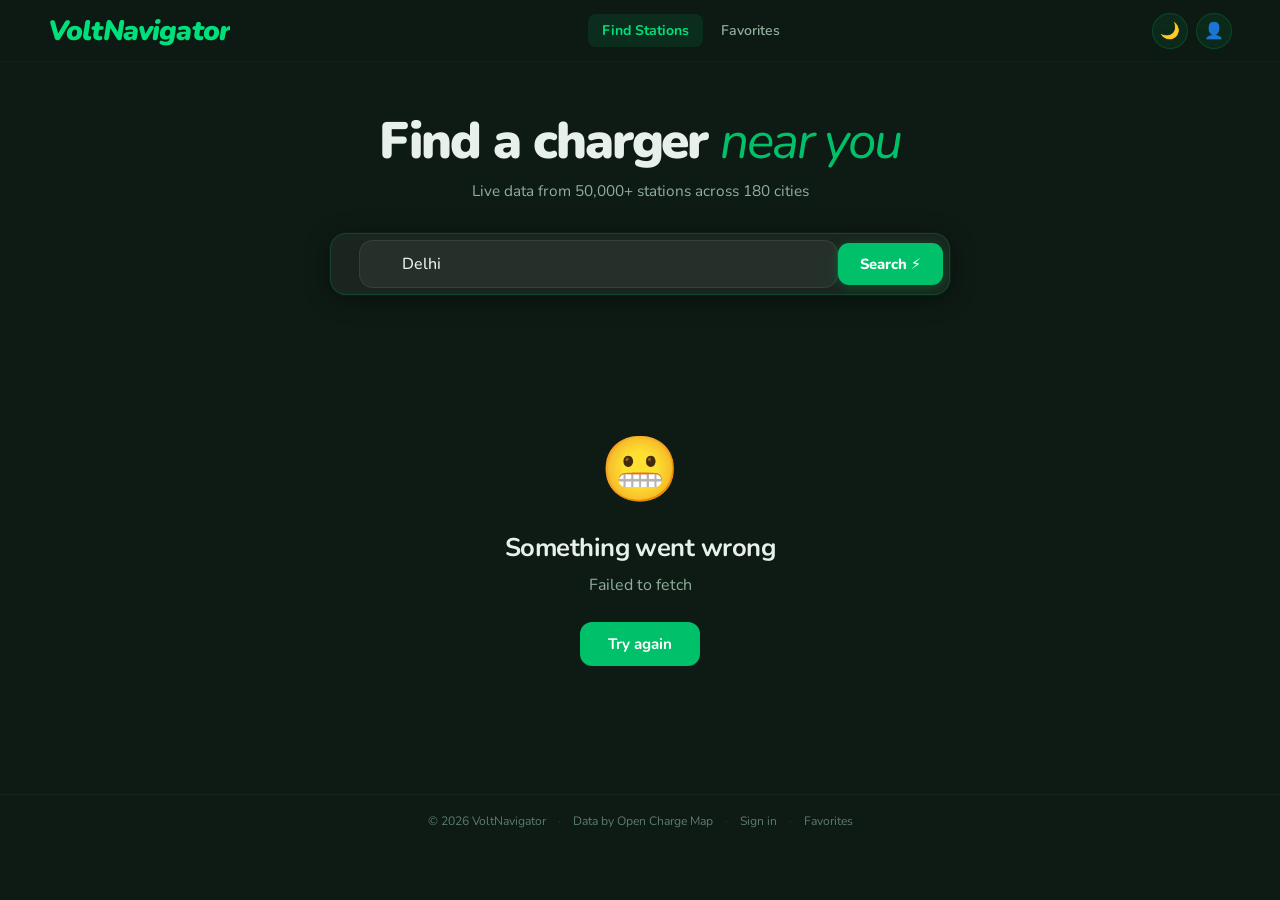
==== commit 0226c4a2: "Add files via upload" ====
--- a/dashboard.html
+++ b/dashboard.html
@@ -1,21 +1,20 @@
 <!DOCTYPE html>
-<html lang="en">
+<html lang="en" data-theme="dark">
 <head>
   <meta charset="UTF-8" />
   <meta name="viewport" content="width=device-width, initial-scale=1.0" />
   <title>VoltNavigator — Find Stations ⚡</title>
+  <meta name="description" content="Find EV charging stations near you. Live data from 50,000+ stations across 180 cities. Search, filter, sort and save your favourites." />
 
   <link rel="preconnect" href="https://fonts.googleapis.com" />
   <link rel="preconnect" href="https://fonts.gstatic.com" crossorigin />
-  <link href="https://fonts.googleapis.com/css2?family=Fraunces:ital,opsz,wght@0,9..144,700;0,9..144,900;1,9..144,400&family=Nunito:wght@400;500;600;700;800&display=swap" rel="stylesheet" />
+  <link href="https://fonts.googleapis.com/css2?family=Nunito:wght@400;500;600;700;800;900&display=swap" rel="stylesheet" />
 
-  
   <link rel="stylesheet" href="voltnav.css" />
   <link rel="stylesheet" href="dashboard.css" />
 </head>
 <body>
 
-  
   <div class="animated-background" aria-hidden="true">
     <div class="background-mesh"></div>
     <div class="glow-orb glow-orb--a"></div>
@@ -24,30 +23,29 @@
     <div class="background-dots"></div>
   </div>
 
-  
   <header class="top-navigation" role="banner">
     <a href="voltnav.html" class="site-logo" aria-label="VoltNavigator home">
-      <div class="lightning-badge small" aria-hidden="true">⚡</div>
+      
       <span class="brand-name">VoltNavigator</span>
     </a>
 
     <nav class="nav-menu" aria-label="Main navigation">
-      <a href="dashboard.html" class="nav-item active">Find Stations</a>
-      <a href="#"              class="nav-item">My Routes</a>
-      <a href="#"              class="nav-item">Saved</a>
+      <a href="dashboard.html" class="nav-item active" id="nav-find-stations">Find Stations</a>
+      <a href="favorites.html" class="nav-item" id="nav-favorites">Favorites</a>
     </nav>
 
     <div class="nav-actions">
-      <button class="account-button" aria-label="Your account">
-        <span>😊</span>
+      <button class="theme-toggle-button" id="theme-toggle" aria-label="Toggle dark/light mode" title="Toggle theme">
+        <span class="theme-icon" id="theme-icon">🌙</span>
       </button>
+      <a href="voltnav.html" class="account-button" aria-label="Sign in" id="nav-signin">
+        <span>👤</span>
+      </a>
     </div>
   </header>
 
-  
   <main class="page-content" id="main">
 
- 
     <section class="search-hero" aria-label="Search for charging stations">
       <h1 class="search-heading">
         Find a charger <em>near you</em>
@@ -55,7 +53,7 @@
       <p class="search-description">Live data from 50,000+ stations across 180 cities</p>
 
       <div class="search-bar" role="search">
-        <span class="search-location-icon" aria-hidden="true">📍</span>
+        <span class="search-location-icon" aria-hidden="true"></span>
         <input
           type="text"
           id="city-search-input"
@@ -65,13 +63,24 @@
           aria-label="City name"
         />
         <button class="search-button" id="search-button" aria-label="Search">
-          Search ⚡
+          Search
         </button>
       </div>
 
+      <div class="keyword-search-bar" id="keyword-search-bar" hidden>
+        <span class="keyword-search-icon" aria-hidden="true">🔎</span>
+        <input
+          type="text"
+          id="keyword-search-input"
+          class="keyword-search-field"
+          placeholder="Filter results by station name, network, address…"
+          autocomplete="off"
+          aria-label="Filter within results"
+        />
+        <button class="keyword-clear-button" id="keyword-clear-button" aria-label="Clear filter" hidden>✕</button>
+      </div>
     </section>
 
-   
     <section class="results-summary-bar" id="results-summary" aria-live="polite" hidden>
       <div class="summary-stat">
         <span class="summary-stat-number" id="summary-total-count">—</span>
@@ -91,53 +100,52 @@
       </div>
     </section>
 
-    
-    <section class="filter-options-row" id="filter-options" hidden aria-label="Filter results">
-      <span class="filter-heading">Filter:</span>
-      <button class="filter-button active" data-filter="all">All</button>
-      <button class="filter-button" data-filter="fast">⚡ Fast charge</button>
-      <button class="filter-button" data-filter="free">🆓 Free</button>
-      <button class="filter-button" data-filter="open">🟢 Open now</button>
+    <section class="filter-sort-row" id="filter-sort-row" hidden aria-label="Filter and sort results">
+      <div class="filter-options-row" id="filter-options">
+        <span class="filter-heading">Filter:</span>
+        <button class="filter-button active" data-filter="all" id="filter-all">All</button>
+        <button class="filter-button" data-filter="fast" id="filter-fast">⚡ Fast charge</button>
+        <button class="filter-button" data-filter="free" id="filter-free">🆓 Free</button>
+
+        <button class="filter-button" data-filter="favorited" id="filter-favorites">❤️ Favorites</button>
+      </div>
+      <div class="sort-controls">
+        <label for="sort-select" class="sort-label">Sort:</label>
+        <select id="sort-select" class="sort-select">
+          <option value="default">Default</option>
+          <option value="name-asc">Name A → Z</option>
+          <option value="name-desc">Name Z → A</option>
+          <option value="power-desc">Power ↓</option>
+          <option value="power-asc">Power ↑</option>
+          <option value="points-desc">Points ↓</option>
+          <option value="points-asc">Points ↑</option>
+        </select>
+      </div>
     </section>
 
-    
-    <section class="loading-cards-grid" id="loading-cards" hidden aria-label="Loading stations" aria-busy="true">
-      
-    </section>
+    <section class="loading-cards-grid" id="loading-cards" hidden aria-label="Loading stations" aria-busy="true"></section>
 
-    
     <div class="error-section" id="error-message" hidden role="alert">
       <div class="error-state-icon">😬</div>
       <h2 class="error-state-title">Something went wrong</h2>
-      <p  class="error-state-message"  id="error-description">We couldn't fetch stations right now.</p>
+      <p  class="error-state-message" id="error-description">We couldn't fetch stations right now.</p>
       <button class="try-again-button" id="try-again-button">Try again</button>
     </div>
 
-    
     <div class="no-results-section" id="no-results-message" hidden>
       <div class="empty-state-icon">🔍</div>
       <h2 class="empty-state-title">No stations found</h2>
       <p  class="empty-state-message">Try a different city or remove some filters.</p>
     </div>
 
-    
-    <section
-      class="station-results-grid"
-      id="station-results"
-      aria-label="Charging stations"
-      aria-live="polite"
-    >
-     
-    </section>
+    <section class="station-results-grid" id="station-results" aria-label="Charging stations" aria-live="polite"></section>
 
-    
     <div class="load-more-section" id="load-more-section" hidden>
       <button class="load-more-button" id="load-more-button">Load more stations</button>
     </div>
 
   </main>
 
-  
   <footer class="page-footer">
     <span>© 2026 VoltNavigator</span>
     <span class="dot">·</span>
@@ -145,15 +153,12 @@
     <span class="dot">·</span>
     <a href="voltnav.html">Sign in</a>
     <span class="dot">·</span>
-    <a href="#">Privacy</a>
+    <a href="favorites.html">Favorites</a>
   </footer>
 
-  
   <div class="toast" id="notification-toast" role="alert" aria-live="assertive"></div>
 
-  
   <script src="voltnav.js" defer></script>
-  
   <script src="dashboard.js" defer></script>
 </body>
 </html>
--- a/voltnav.css
+++ b/voltnav.css
@@ -26,27 +26,34 @@
     *, *::before, *::after { box-sizing: border-box; margin: 0; padding: 0; }
 
     :root {
-      --g1: #000000;
-      --g2: #007a3d;
-      --g3: #000000;
-      --g4: #0a0a0a;
-
-      --bg:       #f4f6f5;
-      --bg-card:  rgba(0, 0, 0, 0.88);
-
-      --ink:      #000000;
-      --ink-soft: #d58a8a;
-      --ink-dim:  #000000;
-
+      /* ── Accent greens ── */
+      --g1: #00c06a;          /* primary emerald */
+      --g2: #009e52;          /* deeper green for gradients */
+      --g3: #00e07a;          /* bright mint highlight */
+      --g4: #0b1410;          /* deepest dark */
+
+      /* ── Surfaces ── */
+      --bg:       #0e1a14;    /* page background — deep forest */
+      --bg-card:  rgba(14, 26, 20, 0.92);
+
+      /* ── Text ── */
+      --ink:      #e8f0eb;    /* primary text — warm off-white */
+      --ink-soft: #90b09c;    /* secondary text — muted sage */
+      --ink-dim:  #5c7d6a;    /* tertiary / captions — dim sage */
+
+      /* ── Semantic ── */
       --ok:  #00e08a;
-      --err: #ffffff;
-
+      --err: #ff6b6b;
+
+      /* ── Radii ── */
       --r-card:  26px;
       --r-input: 14px;
 
-      --serif: 'Fraunces', Georgia, serif;
+      /* ── Type (single font — size/weight only) ── */
+      --serif: 'Nunito', system-ui, sans-serif;
       --sans:  'Nunito', system-ui, sans-serif;
 
+      /* ── Motion ── */
       --spring: 0.42s cubic-bezier(0.34, 1.56, 0.64, 1);
       --ease:   0.28s cubic-bezier(0.4, 0, 0.2, 1);
     }
@@ -62,45 +69,12 @@
     }
 
     /* ─────────────────────────────────────────
-       BACKGROUND
-    ───────────────────────────────────────── */
-    .animated-background {
-      position: fixed; inset: 0; z-index: 0;
-      overflow: hidden; pointer-events: none;
-    }
-    .background-mesh {
-      position: absolute; inset: -20%;
-      background:
-        radial-gradient(ellipse 55% 45% at 18% 35%, rgba(0,160,70,0.18) 0%, transparent 65%),
-        radial-gradient(ellipse 45% 55% at 85% 65%, rgba(0,220,100,0.09) 0%, transparent 65%),
-        radial-gradient(ellipse 70% 70% at 50% 105%, rgba(0,100,40,0.22) 0%, transparent 65%);
-      animation: breathe 16s ease-in-out infinite alternate;
-    }
-    @keyframes breathe {
-      0%   { transform: scale(1)    rotate(0deg);    opacity: 1;    }
-      50%  { transform: scale(1.04) rotate(1.5deg);  opacity: 0.92; }
-      100% { transform: scale(0.97) rotate(-1deg);   opacity: 1;    }
-    }
-    .glow-orb {
-      position: absolute; border-radius: 50%;
-      filter: blur(70px); opacity: 0.14;
-      animation: drift var(--t, 20s) ease-in-out infinite alternate;
-    }
-    .glow-orb--a { width:360px; height:360px; background:#00aa44; top:-60px;  left:-40px; --t:17s; }
-    .glow-orb--b { width:220px; height:220px; background:#00ff88; bottom:5%;  right:3%;   --t:23s; }
-    .glow-orb--c { width:140px; height:140px; background:#004422; top:52%;    left:28%;   --t:19s; opacity:.10; }
-    @keyframes drift {
-      0%   { transform: translate(0, 0)        scale(1); }
-      40%  { transform: translate(22px, -30px) scale(1.05); }
-      70%  { transform: translate(-14px, 16px) scale(0.96); }
-      100% { transform: translate(10px, -10px) scale(1.02); }
-    }
-    .background-dots {
-      position: absolute; inset: 0;
-      background-image: radial-gradient(circle, rgba(0,200,90,0.11) 1px, transparent 1px);
-      background-size: 32px 32px;
-      mask-image: radial-gradient(ellipse 75% 75% at 50% 50%, black 30%, transparent 100%);
-    }
+       BACKGROUND — solid colour, no gradients
+    ───────────────────────────────────────── */
+    .animated-background { display: none; }
+    .background-mesh,
+    .glow-orb,
+    .background-dots { display: none; }
 
     /* ─────────────────────────────────────────
        LAYOUT
@@ -130,7 +104,7 @@
     .hero-panel::after {
       content: ''; position: absolute; top: 12%; right: 0;
       width: 1px; height: 76%;
-      background: linear-gradient(to bottom, transparent, rgba(0,190,85,0.25), transparent);
+      background: rgba(0,190,85,0.2);
     }
 
     /* Floating blobs */
@@ -159,7 +133,7 @@
     .lightning-badge {
       width: clamp(42px, 5vw, 52px);
       height: clamp(42px, 5vw, 52px);
-      background: linear-gradient(145deg, var(--g2), var(--g1));
+      background: var(--g1);
       border-radius: 16px;
       display: flex; align-items: center; justify-content: center;
       font-size: clamp(1.2rem, 2vw, 1.6rem);
@@ -179,7 +153,7 @@
       font-style: italic;
       font-size: clamp(1.4rem, 2.2vw, 1.9rem);
       letter-spacing: -0.03em;
-      background: linear-gradient(118deg, #d4ffec 20%, var(--g3) 100%);
+      background: var(--g3);
       -webkit-background-clip: text;
       -webkit-text-fill-color: transparent;
       background-clip: text;
@@ -197,10 +171,8 @@
     .hero-headline em {
       font-style: italic;
       font-weight: 400;
-      background: linear-gradient(108deg, var(--g1), var(--g3));
-      -webkit-background-clip: text;
-      -webkit-text-fill-color: transparent;
-      background-clip: text;
+      color: var(--g1);
+      -webkit-text-fill-color: var(--g1);
     }
 
     .hero-subtext {
@@ -250,7 +222,7 @@
     .charge-bar-track { height: 5px; background: rgba(255,255,255,0.05); border-radius: 99px; overflow: hidden; }
     .charge-bar-fill  {
       height: 100%; width: 0%;
-      background: linear-gradient(90deg, var(--g2), var(--g3));
+      background: var(--g1);
       border-radius: 99px;
       box-shadow: 0 0 10px var(--g1);
       animation: fillUp 4s 1s cubic-bezier(0.4,0,0.2,1) forwards;
@@ -313,7 +285,7 @@
     /* Warm top hairline */
     .auth-card::before {
       content: ''; position: absolute; top: 0; left: 10%; right: 10%; height: 1px;
-      background: linear-gradient(90deg, transparent, var(--g1), var(--g3), var(--g1), transparent);
+      background: var(--g1);
       opacity: 0.55;
     }
 
@@ -345,7 +317,7 @@
     .tab-active-pill {
       position: absolute; top: 4px; left: 4px;
       width: calc(50% - 4px); height: calc(100% - 8px);
-      background: linear-gradient(135deg, var(--g2), var(--g1));
+      background: var(--g1);
       border-radius: 9px;
       transition: transform var(--spring);
       box-shadow: 0 2px 12px rgba(0,192,90,0.32);
@@ -460,7 +432,7 @@
     .submit-button {
       width: 100%; padding: 14px;
       border: none; border-radius: var(--r-input);
-      background: linear-gradient(135deg, var(--g2) 0%, var(--g1) 55%, var(--g3) 110%);
+      background: var(--g1);
       color: #fff;
       font-family: var(--sans); font-weight: 800;
       font-size: clamp(0.9rem, 1.3vw, 1rem);
--- a/dashboard.css
+++ b/dashboard.css
@@ -1,4 +1,158 @@
-
+/* ================================================
+   dashboard.css
+   VoltNavigator — Dashboard / Station Finder
+   ------------------------------------------------
+   Depends on voltnav.css (tokens, reset, background).
+   Adds: top-nav, search, filters, sort, cards,
+         interactions (fav/like), keyword search,
+         theme toggle, light-mode overrides.
+================================================ */
+
+/* ─────────────────────────────────────────────
+   HIDDEN ATTRIBUTE FIX
+   Browser default [hidden]{display:none} is
+   overridden by explicit display rules — this
+   universal selector restores that behaviour.
+───────────────────────────────────────────── */
+[hidden] { display: none !important; }
+
+/* ─────────────────────────────────────────────
+   LIGHT MODE OVERRIDES
+───────────────────────────────────────────── */
+[data-theme="light"] body {
+  background: #f0f4f2;
+  color: #1a2e22;
+}
+[data-theme="light"] .animated-background { display: none; }
+[data-theme="light"] .top-navigation {
+  background: rgba(240,244,242,0.92);
+  border-bottom-color: rgba(0,100,50,0.1);
+}
+[data-theme="light"] .brand-name {
+  color: #007a3d;
+  -webkit-text-fill-color: #007a3d;
+}
+[data-theme="light"] .nav-item { color: #4a6a55; }
+[data-theme="light"] .nav-item:hover { color: #1a2e22; background: rgba(0,120,60,0.08); }
+[data-theme="light"] .nav-item.active { color: #007a3d; background: rgba(0,120,60,0.1); }
+[data-theme="light"] .search-heading { color: #1a2e22; }
+[data-theme="light"] .search-heading em {
+  color: #00b35a;
+  -webkit-text-fill-color: #00b35a;
+}
+[data-theme="light"] .search-description { color: #5a7a66; }
+[data-theme="light"] .search-bar {
+  background: rgba(255,255,255,0.85);
+  border-color: rgba(0,120,60,0.2);
+  box-shadow: 0 4px 24px rgba(0,0,0,0.08);
+}
+[data-theme="light"] .city-search-field { color: #1a2e22; }
+[data-theme="light"] .city-search-field::placeholder { color: #8aaa96; }
+[data-theme="light"] .keyword-search-bar {
+  background: rgba(255,255,255,0.8);
+  border-color: rgba(0,120,60,0.15);
+}
+[data-theme="light"] .keyword-search-field { color: #1a2e22; }
+[data-theme="light"] .keyword-search-field::placeholder { color: #8aaa96; }
+[data-theme="light"] .results-summary-bar {
+  background: rgba(0,120,60,0.06);
+  border-color: rgba(0,120,60,0.12);
+}
+[data-theme="light"] .summary-stat { border-right-color: rgba(0,120,60,0.1); }
+[data-theme="light"] .summary-stat-number { color: #007a3d; }
+[data-theme="light"] .summary-stat-label { color: #5a7a66; }
+[data-theme="light"] .filter-heading { color: #4a6a55; }
+[data-theme="light"] .filter-button {
+  background: rgba(255,255,255,0.7);
+  border-color: rgba(0,120,60,0.12);
+  color: #4a6a55;
+}
+[data-theme="light"] .filter-button:hover {
+  background: rgba(0,120,60,0.08);
+  color: #1a2e22;
+}
+[data-theme="light"] .filter-button.active {
+  background: rgba(0,120,60,0.12);
+  border-color: #007a3d;
+  color: #007a3d;
+}
+[data-theme="light"] .sort-label { color: #4a6a55; }
+[data-theme="light"] .sort-select {
+  background: rgba(255,255,255,0.85);
+  border-color: rgba(0,120,60,0.15);
+  color: #1a2e22;
+}
+[data-theme="light"] .charging-station-card {
+  background: rgba(255,255,255,0.88);
+  border-color: rgba(0,120,60,0.12);
+  box-shadow: 0 2px 12px rgba(0,0,0,0.06);
+}
+[data-theme="light"] .charging-station-card:hover {
+  border-color: rgba(0,120,60,0.3);
+  box-shadow: 0 8px 32px rgba(0,0,0,0.1);
+}
+[data-theme="light"] .station-name { color: #1a2e22; }
+[data-theme="light"] .station-address { color: #5a7a66; }
+[data-theme="light"] .network-name {
+  background: rgba(0,120,60,0.06);
+  color: #4a6a55;
+}
+[data-theme="light"] .station-card-footer { border-top-color: rgba(0,120,60,0.08); }
+[data-theme="light"] .charging-points-count { color: #5a7a66; }
+[data-theme="light"] .charging-points-count strong { color: #007a3d; }
+[data-theme="light"] .card-like-btn,
+[data-theme="light"] .card-fav-btn {
+  background: rgba(0,120,60,0.06);
+  border-color: rgba(0,120,60,0.12);
+}
+[data-theme="light"] .get-directions-button {
+  background: rgba(0,120,60,0.08);
+  border-color: rgba(0,120,60,0.18);
+  color: #007a3d;
+}
+[data-theme="light"] .load-more-button {
+  background: rgba(0,120,60,0.06);
+  border-color: rgba(0,120,60,0.18);
+  color: #007a3d;
+}
+[data-theme="light"] .page-footer { color: #7a9a86; border-top-color: rgba(0,120,60,0.08); }
+[data-theme="light"] .page-footer a { color: #5a7a66; }
+[data-theme="light"] .page-footer a:hover { color: #007a3d; }
+[data-theme="light"] .toast {
+  background: rgba(255,255,255,0.92);
+  border-color: rgba(0,120,60,0.2);
+  color: #1a2e22;
+}
+[data-theme="light"] .skeleton-card {
+  background: rgba(0,120,60,0.04);
+  border-color: rgba(0,120,60,0.08);
+}
+[data-theme="light"] .skel {
+  background: rgba(0,120,60,0.08);
+  background-size: 100% 100%;
+}
+[data-theme="light"] .account-button {
+  background: rgba(0,120,60,0.08);
+  border-color: rgba(0,120,60,0.15);
+}
+[data-theme="light"] .theme-toggle-button {
+  background: rgba(0,120,60,0.08);
+  border-color: rgba(0,120,60,0.15);
+}
+[data-theme="light"] .error-section,
+[data-theme="light"] .no-results-section { color: #1a2e22; }
+[data-theme="light"] .error-state-title,
+[data-theme="light"] .empty-state-title { color: #1a2e22; }
+[data-theme="light"] .error-state-message,
+[data-theme="light"] .empty-state-message { color: #5a7a66; }
+[data-theme="light"] .keyword-clear-button {
+  color: #5a7a66;
+  background: rgba(0,120,60,0.08);
+}
+
+/* ─────────────────────────────────────────────
+   TOP NAV
+───────────────────────────────────────────── */
 .top-navigation {
   position: sticky;
   top: 0;
@@ -9,10 +163,10 @@
   gap: 16px;
   padding: 0 clamp(16px, 4vw, 48px);
   height: 62px;
-  background: rgba(7, 14, 10, 0.82);
+  background: rgba(14, 26, 20, 0.88);
   backdrop-filter: blur(20px) saturate(150%);
   -webkit-backdrop-filter: blur(20px) saturate(150%);
-  border-bottom: 1px solid rgba(0, 0, 0, 0.1);
+  border-bottom: 1px solid rgba(0, 192, 106, 0.08);
 }
 
 .site-logo {
@@ -22,7 +176,6 @@
   text-decoration: none;
   flex-shrink: 0;
 }
-
 
 .lightning-badge.small {
   width: 34px;
@@ -48,10 +201,18 @@
   border-radius: 8px;
   transition: background var(--ease), color var(--ease);
 }
-.nav-item:hover  { background: rgba(0,192,90,0.08); color: var(--ink); }
-.nav-item.active { background: rgba(0,192,90,0.12); color: var(--g1); }
-
-.nav-actions { display: flex; align-items: center; }
+.nav-item:hover  { background: rgba(0,192,106,0.08); color: var(--ink); }
+.nav-item.active { background: rgba(0,192,106,0.12); color: #00e07a; font-weight: 700; }
+
+.nav-actions {
+  display: flex;
+  align-items: center;
+  gap: 8px;
+}
+
+.brand-name {
+  color: #ffffff;
+}
 
 .account-button {
   width: 36px;
@@ -64,11 +225,37 @@
   align-items: center;
   justify-content: center;
   font-size: 1rem;
+  text-decoration: none;
   transition: background var(--ease), border-color var(--ease), transform var(--ease);
 }
 .account-button:hover { background: rgba(0,192,90,0.18); border-color: var(--g1); transform: scale(1.06); }
 
-
+/* ─────────────────────────────────────────────
+   THEME TOGGLE BUTTON
+───────────────────────────────────────────── */
+.theme-toggle-button {
+  width: 36px;
+  height: 36px;
+  border-radius: 50%;
+  background: rgba(0,192,90,0.1);
+  border: 1.5px solid rgba(0,192,90,0.2);
+  cursor: pointer;
+  display: flex;
+  align-items: center;
+  justify-content: center;
+  font-size: 1rem;
+  transition: background var(--ease), border-color var(--ease), transform var(--ease);
+}
+.theme-toggle-button:hover {
+  background: rgba(0,192,90,0.22);
+  border-color: var(--g1);
+  transform: scale(1.1) rotate(15deg);
+}
+.theme-toggle-button:active { transform: scale(0.95); }
+
+/* ─────────────────────────────────────────────
+   PAGE CONTENT
+───────────────────────────────────────────── */
 .page-content {
   position: relative;
   z-index: 1;
@@ -76,7 +263,6 @@
   margin: 0 auto;
   padding: clamp(28px, 4vw, 56px) clamp(16px, 4vw, 40px) 48px;
 }
-
 
 .search-hero {
   text-align: center;
@@ -100,10 +286,8 @@
 .search-heading em {
   font-style: italic;
   font-weight: 400;
-  background: linear-gradient(108deg, var(--g1), var(--g3));
-  -webkit-background-clip: text;
-  -webkit-text-fill-color: transparent;
-  background-clip: text;
+  color: var(--g1);
+  -webkit-text-fill-color: var(--g1);
 }
 
 .search-description {
@@ -112,13 +296,15 @@
   margin-bottom: clamp(20px, 3vw, 32px);
 }
 
-/* Search bar */
+/* ─────────────────────────────────────────────
+   SEARCH BARS
+───────────────────────────────────────────── */
 .search-bar {
   display: flex;
   align-items: center;
   gap: 0;
   max-width: 620px;
-  margin: 0 auto clamp(16px, 2.5vw, 24px);
+  margin: 0 auto clamp(12px, 2vw, 18px);
   background: rgba(255,255,255,0.05);
   border: 1.5px solid rgba(0,192,90,0.2);
   border-radius: 16px;
@@ -154,7 +340,7 @@
 .search-button {
   flex-shrink: 0;
   padding: 11px 22px;
-  background: linear-gradient(135deg, var(--g2), var(--g1));
+  background: var(--g1);
   border: none;
   border-radius: 11px;
   color: #fff;
@@ -169,7 +355,57 @@
 .search-button:hover  { transform: translateY(-1px) scale(1.02); box-shadow: 0 4px 18px rgba(0,160,70,0.5); }
 .search-button:active { transform: scale(0.98); }
 
-
+/* Keyword search */
+.keyword-search-bar {
+  display: flex;
+  align-items: center;
+  max-width: 520px;
+  margin: 0 auto;
+  background: rgba(255,255,255,0.04);
+  border: 1px solid rgba(0,192,90,0.12);
+  border-radius: 12px;
+  padding: 6px 10px 6px 14px;
+  gap: 8px;
+  transition: border-color var(--ease), box-shadow var(--ease);
+}
+.keyword-search-bar:focus-within {
+  border-color: var(--g1);
+  box-shadow: 0 0 0 3px rgba(0,192,90,0.1);
+}
+.keyword-search-icon { font-size: 0.95rem; flex-shrink: 0; }
+.keyword-search-field {
+  flex: 1;
+  background: none;
+  border: none;
+  outline: none;
+  color: var(--ink);
+  font-family: var(--sans);
+  font-size: 0.88rem;
+  font-weight: 500;
+  min-width: 0;
+  padding: 6px 0;
+}
+.keyword-search-field::placeholder { color: var(--ink-dim); font-size: 0.84rem; }
+.keyword-clear-button {
+  background: rgba(255,255,255,0.08);
+  border: none;
+  border-radius: 50%;
+  width: 24px;
+  height: 24px;
+  display: flex;
+  align-items: center;
+  justify-content: center;
+  cursor: pointer;
+  font-size: 0.72rem;
+  color: var(--ink-soft);
+  transition: background var(--ease), color var(--ease);
+  flex-shrink: 0;
+}
+.keyword-clear-button:hover { background: rgba(255,90,90,0.15); color: #ff6070; }
+
+/* ─────────────────────────────────────────────
+   SUMMARY BAR
+───────────────────────────────────────────── */
 .results-summary-bar {
   display: flex;
   flex-wrap: wrap;
@@ -208,14 +444,25 @@
   letter-spacing: 0.06em;
 }
 
+/* ─────────────────────────────────────────────
+   FILTER + SORT ROW
+───────────────────────────────────────────── */
+.filter-sort-row {
+  display: flex;
+  align-items: flex-start;
+  justify-content: space-between;
+  flex-wrap: wrap;
+  gap: 14px;
+  margin-bottom: 24px;
+  animation: fadeUp 0.5s 0.05s cubic-bezier(0.22,1,0.36,1) both;
+}
 
 .filter-options-row {
   display: flex;
   align-items: center;
   flex-wrap: wrap;
   gap: 8px;
-  margin-bottom: 24px;
-  animation: fadeUp 0.5s 0.05s cubic-bezier(0.22,1,0.36,1) both;
+  flex: 1;
 }
 
 .filter-heading {
@@ -237,20 +484,71 @@
   font-size: 0.82rem;
   font-weight: 600;
   cursor: pointer;
-  transition: background var(--ease), border-color var(--ease), color var(--ease);
+  transition: background var(--ease), border-color var(--ease), color var(--ease), transform var(--ease);
   -webkit-tap-highlight-color: transparent;
 }
-.filter-button:hover  { background: rgba(0,192,90,0.08); border-color: rgba(0,192,90,0.2); color: var(--ink); }
+.filter-button:hover  { background: rgba(0,192,90,0.08); border-color: rgba(0,192,90,0.2); color: var(--ink); transform: translateY(-1px); }
+.filter-button:active { transform: scale(0.97); }
 .filter-button.active { background: rgba(0,192,90,0.14); border-color: var(--g1); color: var(--g1); font-weight: 700; }
 
-
+/* Sort controls */
+.sort-controls {
+  display: flex;
+  align-items: center;
+  gap: 8px;
+  flex-shrink: 0;
+}
+
+.sort-label {
+  font-size: 0.8rem;
+  font-weight: 700;
+  color: var(--ink-soft);
+  text-transform: uppercase;
+  letter-spacing: 0.06em;
+}
+
+.sort-select {
+  padding: 7px 14px;
+  background: rgba(255,255,255,0.06);
+  border: 1px solid rgba(255,255,255,0.1);
+  border-radius: 10px;
+  color: var(--ink);
+  font-family: var(--sans);
+  font-size: 0.82rem;
+  font-weight: 600;
+  cursor: pointer;
+  outline: none;
+  transition: border-color var(--ease), box-shadow var(--ease);
+  -webkit-appearance: none;
+  appearance: none;
+  background-image: url("data:image/svg+xml,%3Csvg width='10' height='6' viewBox='0 0 10 6' fill='none' xmlns='http://www.w3.org/2000/svg'%3E%3Cpath d='M1 1l4 4 4-4' stroke='%2300c05a' stroke-width='1.5' stroke-linecap='round' stroke-linejoin='round'/%3E%3C/svg%3E");
+  background-repeat: no-repeat;
+  background-position: right 12px center;
+  padding-right: 32px;
+}
+.sort-select:focus {
+  border-color: var(--g1);
+  box-shadow: 0 0 0 3px rgba(0,192,90,0.14);
+}
+.sort-select option {
+  background: #0a1a10;
+  color: var(--ink);
+}
+[data-theme="light"] .sort-select option {
+  background: #fff;
+  color: #1a2e22;
+}
+
+/* ─────────────────────────────────────────────
+   SKELETON LOADING
+───────────────────────────────────────────── */
 .loading-cards-grid {
   display: grid;
   grid-template-columns: repeat(auto-fill, minmax(290px, 1fr));
   gap: 18px;
 }
 
-.loading-card {
+.skeleton-card {
   background: rgba(255,255,255,0.04);
   border: 1px solid rgba(255,255,255,0.06);
   border-radius: 18px;
@@ -258,13 +556,8 @@
   overflow: hidden;
 }
 
-.loading-card-shimmer {
-  background: linear-gradient(
-    90deg,
-    rgba(255,255,255,0.05) 0%,
-    rgba(0,192,90,0.07) 50%,
-    rgba(255,255,255,0.05) 100%
-  );
+.skel {
+  background: rgba(0,192,90,0.06);
   background-size: 200% 100%;
   border-radius: 8px;
   animation: shimmer 1.6s infinite;
@@ -275,24 +568,25 @@
   100% { background-position:  200% 0; }
 }
 
-.loading-card-title  { height: 20px; width: 70%; margin-bottom: 10px; }
-.loading-card-line   { height: 13px; width: 90%; margin-bottom: 7px; }
-.loading-card-line.short { width: 55%; }
-.loading-card-badge  { height: 26px; width: 80px; border-radius: 999px; margin-top: 14px; display: inline-block; }
-
-
+.skel-title { height: 20px; width: 70%; margin-bottom: 12px; }
+.skel-line  { height: 13px; width: 90%; margin-bottom: 8px; }
+.skel-line.short { width: 55%; }
+.skel-badge { height: 24px; width: 70px; border-radius: 999px; margin-top: 12px; display: inline-block; }
+
+/* ─────────────────────────────────────────────
+   STATION CARDS
+───────────────────────────────────────────── */
 .station-results-grid {
   display: grid;
   grid-template-columns: repeat(auto-fill, minmax(290px, 1fr));
   gap: 18px;
 }
 
-/* Individual card */
 .charging-station-card {
-  background: rgba(8,20,12,0.82);
+  background: rgba(16,32,22,0.85);
   backdrop-filter: blur(20px);
   -webkit-backdrop-filter: blur(20px);
-  border: 1px solid rgba(0,192,90,0.12);
+  border: 1px solid rgba(0,192,106,0.1);
   border-radius: 18px;
   padding: 22px 20px 18px;
   display: flex;
@@ -300,7 +594,6 @@
   gap: 0;
   position: relative;
   overflow: hidden;
-  cursor: pointer;
   transition: transform var(--ease), border-color var(--ease), box-shadow var(--ease);
   animation: cardIn 0.45s cubic-bezier(0.22,1,0.36,1) both;
   animation-delay: var(--delay, 0s);
@@ -315,14 +608,14 @@
   content: '';
   position: absolute;
   top: 0; left: 15%; right: 15%; height: 1px;
-  background: linear-gradient(90deg, transparent, rgba(0,192,90,0.35), transparent);
+  background: rgba(0,192,90,0.25);
   opacity: 0;
   transition: opacity var(--ease);
 }
-.charging-station-card:hover { transform: translateY(-3px); border-color: rgba(0,192,90,0.3); box-shadow: 0 8px 32px rgba(0,0,0,0.4), 0 0 0 1px rgba(0,192,90,0.08); }
+.charging-station-card:hover { transform: translateY(-3px); border-color: rgba(0,192,106,0.3); box-shadow: 0 8px 32px rgba(0,0,0,0.35), 0 0 0 1px rgba(0,192,106,0.06); }
 .charging-station-card:hover::before { opacity: 1; }
 
-
+/* Status */
 .station-status-row {
   display: flex;
   align-items: center;
@@ -336,9 +629,9 @@
   flex-shrink: 0;
   box-shadow: 0 0 6px currentColor;
 }
-.status-indicator-dot.open      { background: var(--ok);  color: var(--ok); }
-.status-indicator-dot.unknown   { background: #aaa;        color: #aaa; }
-.status-indicator-dot.offline   { background: var(--err);  color: var(--err); }
+.status-indicator-dot.open    { background: var(--ok); color: var(--ok); }
+.status-indicator-dot.unknown { background: #aaa; color: #aaa; }
+.status-indicator-dot.offline { background: #ff5a73; color: #ff5a73; }
 
 .station-status-label {
   font-size: 0.72rem;
@@ -351,10 +644,10 @@
 }
 .station-status-label.open    { color: var(--ok); }
 .station-status-label.unknown { color: #aaa; }
-.station-status-label.offline { color: var(--err); }
+.station-status-label.offline { color: #ff5a73; }
 
 .network-name {
-  font-size: 0.75rem;
+  font-size: 0.72rem;
   color: var(--ink-dim);
   background: rgba(255,255,255,0.05);
   padding: 3px 10px;
@@ -366,7 +659,6 @@
   text-overflow: ellipsis;
 }
 
-/* Station name */
 .station-name {
   font-family: var(--serif);
   font-weight: 700;
@@ -375,9 +667,7 @@
   letter-spacing: -0.01em;
   color: var(--ink);
   margin-bottom: 6px;
-  /* Clamp to 2 lines */
   display: -webkit-box;
-  -webkit-line-clamp: 2;
   -webkit-box-orient: vertical;
   overflow: hidden;
 }
@@ -388,36 +678,42 @@
   line-height: 1.45;
   margin-bottom: 14px;
   display: -webkit-box;
-  -webkit-line-clamp: 2;
   -webkit-box-orient: vertical;
   overflow: hidden;
 }
 
-
+/* Badges */
 .station-connector-types {
   display: flex;
   flex-wrap: wrap;
-  gap: 6px;
+  gap: 5px;
   margin-bottom: 14px;
 }
 
-.connector-badge {
-  display: flex;
-  align-items: center;
-  gap: 4px;
-  padding: 4px 10px;
+.badge {
+  display: inline-flex;
+  align-items: center;
+  gap: 3px;
+  padding: 3px 10px;
   border-radius: 999px;
-  font-size: 0.72rem;
-  font-weight: 700;
-  letter-spacing: 0.03em;
+  font-size: 0.7rem;
+  font-weight: 700;
+  letter-spacing: 0.02em;
   border: 1px solid transparent;
 }
-.connector-badge--fast { background: rgba(0,192,90,0.1);  border-color: rgba(0,192,90,0.25); color: var(--g3); }
-.connector-badge--slow { background: rgba(255,255,255,0.05); border-color: rgba(255,255,255,0.1); color: var(--ink-soft); }
-.connector-badge--free { background: rgba(255,200,0,0.08); border-color: rgba(255,200,0,0.2);   color: #ffd060; }
-.connector-badge--paid  { background: rgba(255,255,255,0.04); border-color: rgba(255,255,255,0.08); color: var(--ink-dim); }
-
-/* Card footer row */
+.badge-fast { background: rgba(0,192,90,0.1); border-color: rgba(0,192,90,0.25); color: var(--ok); }
+.badge-slow { background: rgba(255,255,255,0.05); border-color: rgba(255,255,255,0.1); color: var(--ink-soft); }
+.badge-free { background: rgba(255,200,0,0.08); border-color: rgba(255,200,0,0.2); color: #ffd060; }
+.badge-pay  { background: rgba(255,255,255,0.04); border-color: rgba(255,255,255,0.08); color: var(--ink-dim); }
+.badge-conn { background: rgba(100,150,255,0.06); border-color: rgba(100,150,255,0.15); color: #8ab4ff; }
+
+[data-theme="light"] .badge-fast { background: rgba(0,120,60,0.08); border-color: rgba(0,120,60,0.2); color: #007a3d; }
+[data-theme="light"] .badge-slow { background: rgba(0,0,0,0.04); border-color: rgba(0,0,0,0.08); color: #5a7a66; }
+[data-theme="light"] .badge-free { background: rgba(180,140,0,0.08); border-color: rgba(180,140,0,0.2); color: #8a6d00; }
+[data-theme="light"] .badge-pay  { background: rgba(0,0,0,0.03); border-color: rgba(0,0,0,0.06); color: #7a9a86; }
+[data-theme="light"] .badge-conn { background: rgba(50,100,200,0.06); border-color: rgba(50,100,200,0.15); color: #3366cc; }
+
+/* Card footer */
 .station-card-footer {
   display: flex;
   align-items: center;
@@ -437,26 +733,67 @@
   font-size: 0.95rem;
 }
 
+/* ─────────────────────────────────────────────
+   CARD INTERACTION BUTTONS (like, fav, directions)
+───────────────────────────────────────────── */
+.card-interactions {
+  display: flex;
+  align-items: center;
+  gap: 6px;
+}
+
+.card-like-btn,
+.card-fav-btn {
+  background: rgba(255,255,255,0.06);
+  border: 1px solid rgba(255,255,255,0.08);
+  border-radius: 8px;
+  padding: 5px 10px;
+  cursor: pointer;
+  font-size: 0.82rem;
+  display: inline-flex;
+  align-items: center;
+  gap: 4px;
+  transition: background var(--ease), border-color var(--ease), transform var(--ease);
+  -webkit-tap-highlight-color: transparent;
+  color: var(--ink-soft);
+}
+
+.card-like-btn:hover { background: rgba(0,120,255,0.12); border-color: rgba(0,120,255,0.3); transform: translateY(-1px); }
+.card-like-btn.liked { background: rgba(0,120,255,0.15); border-color: rgba(0,120,255,0.35); }
+.card-like-btn:active { transform: scale(0.93); }
+
+.card-fav-btn:hover { background: rgba(255,60,90,0.12); border-color: rgba(255,60,90,0.3); transform: translateY(-1px); }
+.card-fav-btn.favorited { background: rgba(255,60,90,0.15); border-color: rgba(255,60,90,0.35); }
+.card-fav-btn:active { transform: scale(0.93); }
+
+.like-count {
+  font-size: 0.72rem;
+  font-weight: 700;
+  min-width: 0;
+}
+
 .get-directions-button {
-  padding: 7px 16px;
+  padding: 5px 10px;
   background: rgba(0,192,90,0.1);
   border: 1px solid rgba(0,192,90,0.2);
-  border-radius: 10px;
+  border-radius: 8px;
   color: var(--g1);
   font-family: var(--sans);
-  font-size: 0.78rem;
+  font-size: 0.82rem;
   font-weight: 700;
   cursor: pointer;
   text-decoration: none;
   display: inline-flex;
   align-items: center;
-  gap: 5px;
+  gap: 4px;
   transition: background var(--ease), border-color var(--ease), transform var(--ease);
   -webkit-tap-highlight-color: transparent;
 }
 .get-directions-button:hover { background: rgba(0,192,90,0.18); border-color: var(--g1); transform: translateY(-1px); }
 
-
+/* ─────────────────────────────────────────────
+   EMPTY / ERROR STATES
+───────────────────────────────────────────── */
 .error-section,
 .no-results-section {
   text-align: center;
@@ -464,8 +801,8 @@
   animation: fadeUp 0.5s cubic-bezier(0.22,1,0.36,1) both;
 }
 
-.error-section-icon,
-.no-results-section-icon {
+.error-state-icon,
+.empty-state-icon {
   font-size: clamp(2.5rem, 6vw, 4rem);
   margin-bottom: 16px;
   display: block;
@@ -480,8 +817,8 @@
   letter-spacing: -0.02em;
 }
 
-.error-section-message,
-.no-results-section-message {
+.error-state-message,
+.empty-state-message {
   font-size: clamp(0.88rem, 1.3vw, 1rem);
   color: var(--ink-soft);
   margin-bottom: 24px;
@@ -490,7 +827,7 @@
 
 .try-again-button {
   padding: 12px 28px;
-  background: linear-gradient(135deg, var(--g2), var(--g1));
+  background: var(--g1);
   border: none;
   border-radius: 12px;
   color: #fff;
@@ -503,7 +840,9 @@
 .try-again-button:hover  { transform: translateY(-2px); box-shadow: 0 6px 20px rgba(0,160,70,0.4); }
 .try-again-button:active { transform: scale(0.98); }
 
-
+/* ─────────────────────────────────────────────
+   LOAD MORE
+───────────────────────────────────────────── */
 .load-more-section {
   text-align: center;
   padding: 32px 0 8px;
@@ -526,7 +865,9 @@
 .load-more-button:active { transform: scale(0.98); }
 .load-more-button:disabled { opacity: 0.4; cursor: not-allowed; transform: none; }
 
-
+/* ─────────────────────────────────────────────
+   FOOTER
+───────────────────────────────────────────── */
 .page-footer {
   position: relative;
   z-index: 1;
@@ -544,59 +885,60 @@
 .page-footer a:hover { color: var(--g1); }
 .page-footer .dot { opacity: 0.3; }
 
+/* ─────────────────────────────────────────────
+   RESPONSIVE
+───────────────────────────────────────────── */
 
 @media (max-width: 860px) {
-  .nav-menu   { display: none; }          /* collapse nav on tablet — hamburger out of scope */
-  .top-navigation      { padding: 0 20px; }
-
+  .nav-menu { display: none; }
+  .top-navigation { padding: 0 20px; }
   .results-summary-bar { padding: 14px 16px; gap: 0; }
   .summary-stat { padding: 6px 4px; min-width: 70px; }
-  .summary-stat-number  { font-size: 1.1rem; }
-
+  .summary-stat-number { font-size: 1.1rem; }
   .station-results-grid,
   .loading-cards-grid { grid-template-columns: repeat(auto-fill, minmax(260px, 1fr)); gap: 14px; }
-}
-
+  .filter-sort-row { flex-direction: column; gap: 12px; }
+}
 
 @media (max-width: 600px) {
-  .top-navigation        { height: 54px; }
+  .top-navigation { height: 54px; }
   .lightning-badge.small { width: 30px; height: 30px; font-size: 0.85rem; }
-  .brand-name      { font-size: 1.1rem; }
-
-  .search-bar    { padding: 5px 5px 5px 14px; border-radius: 13px; }
-  .search-button    { padding: 10px 16px; font-size: 0.82rem; }
-
-
-  .results-summary-bar   { flex-direction: row; flex-wrap: wrap; }
-  .summary-stat  { min-width: calc(50% - 4px); border-right: none; border-bottom: 1px solid rgba(0,192,90,0.08); }
-  .summary-stat:nth-child(odd)  { border-right: 1px solid rgba(0,192,90,0.08); }
+  .brand-name { font-size: 1.1rem; }
+  .search-bar { padding: 5px 5px 5px 14px; border-radius: 13px; }
+  .search-button { padding: 10px 16px; font-size: 0.82rem; }
+  .keyword-search-bar { max-width: 100%; }
+  .results-summary-bar { flex-direction: row; flex-wrap: wrap; }
+  .summary-stat {
+    min-width: calc(50% - 4px);
+    border-right: none;
+    border-bottom: 1px solid rgba(0,192,90,0.08);
+  }
+  .summary-stat:nth-child(odd) { border-right: 1px solid rgba(0,192,90,0.08); }
   .summary-stat:last-child,
   .summary-stat:nth-last-child(2):nth-child(odd) { border-bottom: none; }
-
   .station-results-grid,
   .loading-cards-grid { grid-template-columns: 1fr; gap: 12px; }
-
-  .filter-options-row    { gap: 6px; }
-  .filter-btn    { font-size: 0.78rem; padding: 6px 12px; }
-
-  .station-name     { font-size: 0.95rem; }
-  .station-connector-types   { gap: 5px; }
-  .badge         { font-size: 0.68rem; padding: 3px 9px; }
-
+  .filter-options-row { gap: 6px; }
+  .filter-button { font-size: 0.78rem; padding: 6px 12px; }
+  .station-name { font-size: 0.95rem; }
+  .badge { font-size: 0.68rem; padding: 3px 8px; }
   .load-more-section { padding: 22px 0; }
-  .load-more-button  { width: 100%; }
-}
-
+  .load-more-button { width: 100%; }
+  .card-interactions { gap: 4px; }
+  .card-like-btn, .card-fav-btn, .get-directions-button { padding: 4px 8px; font-size: 0.78rem; }
+}
 
 @media (max-width: 380px) {
-  .page-content  { padding: 18px 12px 36px; }
+  .page-content { padding: 18px 12px 36px; }
   .search-button { padding: 9px 13px; font-size: 0.78rem; }
 }
 
 @media (hover: none) {
   .charging-station-card:hover { transform: none; }
-
   .search-button:hover { transform: none; }
   .get-directions-button:hover { transform: none; }
   .load-more-button:hover { transform: none; }
-}
+  .card-like-btn:hover, .card-fav-btn:hover { transform: none; }
+  .filter-button:hover { transform: none; }
+  .theme-toggle-button:hover { transform: none; }
+}
